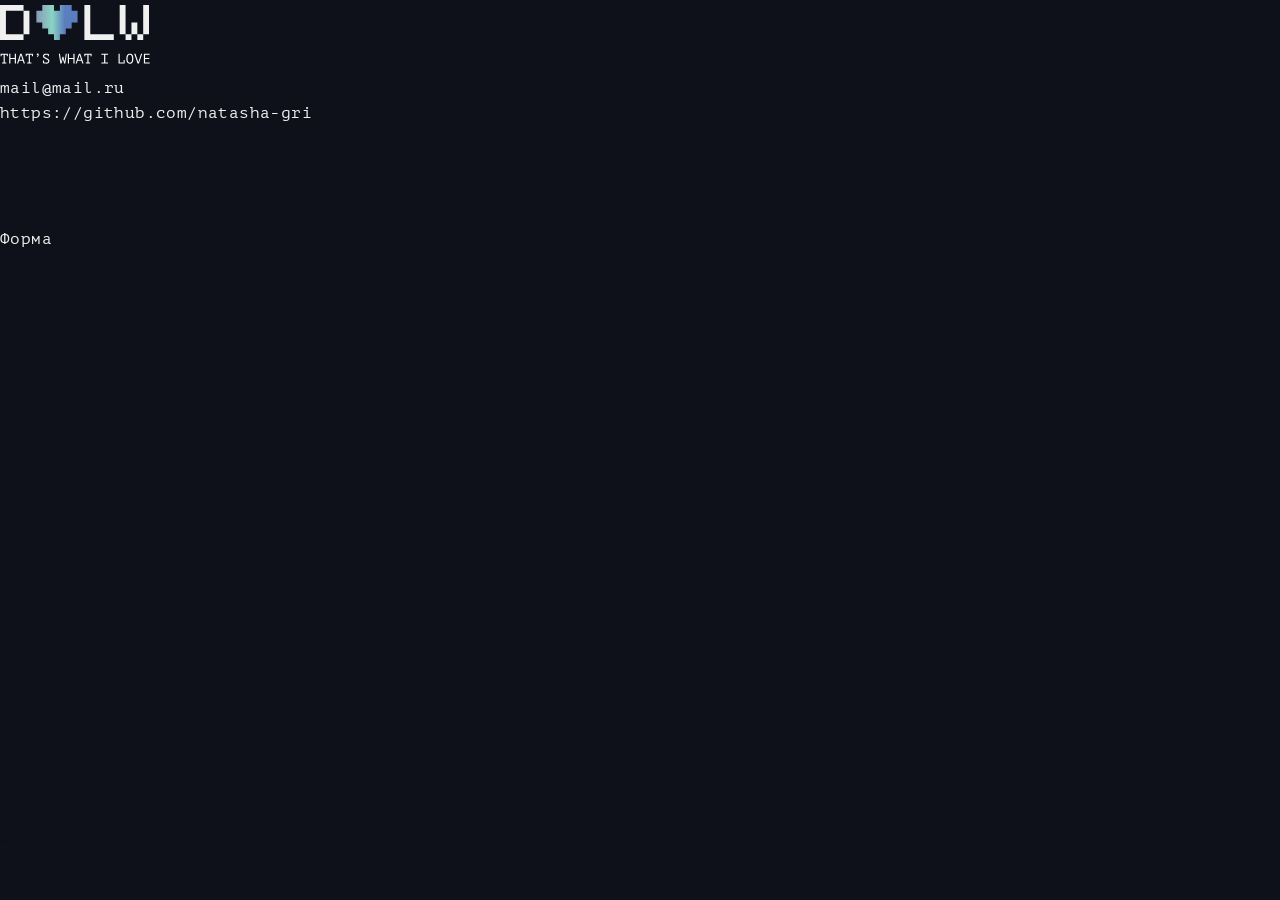
==== contacts.html @ 6eef8fcf "1-30.10.23-перенос файлов с пк на гит" ====
<!DOCTYPE html>
<html lang="en">

<head>
  <meta charset="UTF-8">
  <meta http-equiv="X-UA-Compatible" content="IE=edge">
  <meta name="viewport" content="width=device-width, initial-scale=1.0">
  <title>Эксперт</title>
  <link rel="icon" href="img/favicon.ico" type="image/x-icon">

  <link rel="stylesheet" href="style/css/reset.css">
  <link href="https://fonts.googleapis.com/css2?family=Montserrat:wght@400;500&display=swap" rel="stylesheet">
  <link href="https://fonts.googleapis.com/css2?family=JetBrains+Mono&display=swap" rel="stylesheet">
  <link href="https://fonts.googleapis.com/css2?family=Fira+Mono&display=swap" rel="stylesheet">
  <link rel="stylesheet" href="style/css/fonts.css">
  <link rel="stylesheet" href="style/css/style.css">

  <script defer src="js/main.js"></script>
</head>

<body>
  <div class="main-container">
    <header>
      <!-- блок меню -->
      <div class="header g-rowpd_header">
        <div class="header-inner g-colsr">          
          <!-- лого -->
          <div class="">
              <a href="index.html"><img src="img/logo-desctop.svg" alt="logo-desctop" width="150"></a>
          </div>
          <!-- меню -->
          <div id="mainMenu" class="main-menu">

            <!-- <label for="menu" class="main-menu__label"></label>
            <input id="menu" type="checkbox" class="main-menu__input"> -->

            <nav id="#">
              <ul class="main-menu__list">
                <li class="main-menu__item">
                  <a href="/model.html">_процесс</a>   
                </li>                    
                <li class="main-menu__item">
                  <a href="/model.html">_контакты</a>
                </li>
                <li class="main-menu__item">
                  <a href="/model.html">_модель</a>
                </li>
              </ul>
            </nav>
          </div>

        </div>
      </div>
    </header>

    <main>
      <!-- Контакты -->
      <section>
        <div class="contacts g-rowpd_name">
          <div class="contacts-inner g-colsr">  
              <p>+7 982 983 01 60</p>
              <p>mail@mail.ru</p>
              <p>https://github.com/natasha-gri</p>
          </div>
        </div>
      </section>

      <!-- Форма -->
      <section>
        <div class="form g-rowpd_name">
          <div class="form-inner g-colsr">  
              <p>Форма</p>
          </div>
        </div>
      </section>
    </main>
            
    <div class="clr"></div>
    <!-- end class="main-container" -->
  </div>

<footer>
  <div class="footer">  
    <div class="footer-inner g-colsr">
      <p class="footer-text">2023г</p>
      <p class="footer-text"><span>&copy;&nbsp;</span>Все права защищены</p>
    </div>  
  </div>
</footer>

</body>

</html>
---- style/css/fonts.css ----
/* Заголовочный */

@font-face {
  font-family: 'Tablon';
  src: url('../../font/NeueMachina/Tablon-Medium.woff') format('woff');
  font-weight: 500;
  font-style: normal;
  font-display: swap;
}


/* Основной */

@font-face {
    font-family: 'PT-Mono';
    src: url('../../font/PT-Mono/PT-Mono_Regular.woff') format('woff');
    font-weight: 400;
    font-style: normal;
    font-display: swap;
}
---- style/css/style.css ----
@charset "UTF-8";
/* 1_desctop-от 1600 до 1920 */
/* ====== 1 Прижать футер */
/* 1) */
html, body {
  height: 100%;
  background-color: #0E111A; }

/* 2) */
.main-container {
  min-height: 100%; }

/* 3) + цвет фона + центрирование содержимого*/
footer {
  height: 100px;
  margin-top: -100px; }

/* 4) */
.clr {
  height: 100px; }

@media (max-width: 1024px) {
  footer {
    height: 220px;
    margin-top: -220px; }

  .clr {
    height: 220px; } }
@media (max-width: 480px) {
  footer {
    height: 170px;
    margin-top: -170px; }

  .clr {
    height: 170px; } }
@media (max-width: 480px) {
  footer {
    height: 120px;
    margin-top: -120px; }

  .clr {
    height: 120px; } }
/* ширина/границы сетки */
/* .g-colscr - сетка-колонки экрана */
/* .g-rowpd - блок/строка отступы верх-низ */
.g-colscr {
  width: 91.45%;
  margin: 0 auto;
  box-sizing: border-box; }

@media (max-width: 1600px) {
  .g-colscr {
    width: 91%; } }
@media (max-width: 1280px) {
  .g-colscr {
    width: 89.53%; } }
@media (max-width: 1024px) {
  .g-colscr {
    width: 93.94%; } }
@media (max-width: 986px) {
  .g-colscr {
    width: 92.7%; } }
@media (max-width: 480px) {
  .g-colscr {
    width: 88.33%; } }
@media (max-width: 360px) {
  .g-colscr {
    width: 89.44%; } }
/* 1) для блоков */
.g-rowpd_cover {
  padding-top: 148px;
  padding-bottom: 64px; }

@media (max-width: 1600px) {
  .g-rowpd_cover {
    padding-top: 138px;
    padding-bottom: 42px; } }
@media (max-width: 1280px) {
  .g-rowpd_cover {
    padding-top: 131px; } }
@media (max-width: 1024px) {
  .g-rowpd_cover {
    padding-top: 143px;
    padding-bottom: 67px; } }
@media (max-width: 480px) {
  .g-rowpd_cover {
    padding-top: 130px; } }
@media (max-width: 360px) {
  .g-rowpd_cover {
    padding-top: 99px; } }
.g-rowpd_cases {
  padding-top: 40px;
  padding-bottom: 50px; }

.g-rowpd_name {
  padding-top: 50px;
  padding-bottom: 50px; }

.hidden {
  display: none; }

.first-font, h1, h2, h3, h4, .main-menu__item a, .marquee1, .marquee2, .accordion__header__title p:nth-child(1) {
  font-family: 'Tablon', 'Montserrat', Verdana, 'Geneva', sans-serif; }

.second-font, .main-menu__item span, a, .text-basic,
p, span, footer p, footer span, .tabs > label, .accordion__header__title p:nth-child(2), .footer-text p {
  font-family: 'PT-Mono', 'Fira Mono', 'Lucida Console', 'Monaco', monospace; }

h1 {
  font-size: 5em;
  font-weight: 500;
  font-stretch: normal;
  font-style: normal;
  line-height: 101%;
  color: #F0F0F0; }

h2 {
  font-size: 4.6875em;
  font-weight: 500;
  font-stretch: normal;
  font-style: normal;
  line-height: 108%;
  color: #F0F0F0; }

h3 {
  font-size: 2em;
  font-weight: 500;
  font-stretch: normal;
  font-style: normal;
  line-height: 108%;
  color: #F0F0F0; }

h4 {
  font-size: 1.6em;
  font-weight: 500;
  font-stretch: normal;
  font-style: normal;
  line-height: 108%;
  color: #F0F0F0; }

.main-menu__item span {
  font-size: 1em;
  font-weight: 400;
  font-stretch: normal;
  font-style: normal;
  letter-spacing: 0.025em;
  color: #F0F0F0;
  display: inline-block;
  transform: rotate(90deg); }
.main-menu__item a {
  font-size: 2.5em;
  font-weight: 400;
  font-stretch: normal;
  font-style: normal;
  letter-spacing: 0.025em;
  color: #F0F0F0;
  text-decoration: none; }

a {
  font-size: 1em;
  font-weight: 400;
  font-stretch: normal;
  font-style: normal;
  line-height: 160%;
  letter-spacing: 0.025em;
  letter-spacing: 0.025em;
  color: #F0F0F0;
  text-decoration: none;
  cursor: pointer; }

.text-basic,
p, span {
  font-size: 1em;
  font-weight: 400;
  font-stretch: normal;
  font-style: normal;
  line-height: 160%;
  letter-spacing: 0.025em;
  letter-spacing: 0.025em;
  color: #F0F0F0; }

footer p, footer span {
  font-size: 1em;
  font-weight: 700;
  font-stretch: normal;
  font-style: normal;
  line-height: 160%;
  letter-spacing: 0.025em;
  letter-spacing: 0.025em;
  color: #0E111A;
  padding-bottom: 2px; }

.tabs > label {
  font-size: 1.5em;
  font-weight: 400;
  font-stretch: normal;
  font-style: normal;
  text-align: center;
  letter-spacing: 0.025em;
  vertical-align: middle;
  color: #F0F0F0; }

.marquee1, .marquee2 {
  font-size: 2.375em;
  font-weight: 500;
  font-stretch: normal;
  font-style: normal; }

.marquee1 {
  color: #F0F0F0; }

.marquee2 {
  color: #0E111A; }

.accordion__header__title p:nth-child(1) {
  font-size: 5em;
  font-style: normal;
  font-weight: 500; }
.accordion__header__title p:nth-child(2) {
  font-style: normal;
  font-weight: 400;
  font-size: 2em;
  line-height: 120%; }

.footer-text p {
  font-style: normal;
  font-weight: 400;
  font-size: 0.875em;
  line-height: 110%; }

.icon-vk {
  width: 50px;
  height: 50px;
  fill: #7c03d2; }
  .icon-vk:hover {
    transform: scale(1.2); }

.header {
  width: 100%;
  position: fixed;
  z-index: 100;
  background-color: #0E111A; }
  .header-inner {
    height: 70px;
    display: flex;
    justify-content: space-between;
    align-items: center; }

.burger-container {
  position: relative; }
  .burger-container input[type="checkbox"] {
    height: 32px;
    width: 30px;
    display: block;
    position: absolute;
    top: -10px;
    right: 0px;
    z-index: 130;
    opacity: 0; }

.burger-lines {
  display: block;
  height: 20px;
  width: 32px;
  position: absolute;
  right: 0px;
  z-index: 120;
  display: flex;
  flex-direction: column;
  justify-content: space-between; }

.burger-lines .line {
  display: block;
  height: 2px;
  width: 100%;
  border-radius: 10px;
  background: #F0F0F0; }

.burger-lines .line1 {
  transform-origin: 0% 0%;
  transition: transform 0.4s ease-in-out; }

.burger-lines .line2 {
  transform-origin: 0% 120%;
  transition: transform 0.4s ease-in-out; }

.main-menu {
  width: 26vw;
  height: 100vh;
  display: flex;
  align-items: center;
  position: fixed;
  z-index: 110;
  top: 0;
  right: 0;
  background-color: #0E111A;
  box-shadow: -15px 0px 25px rgba(0, 0, 0, 0.25);
  transform: translateX(120%);
  transition: transform 0.5s ease-in-out; }
  .main-menu nav {
    width: 100%; }
  .main-menu__item {
    padding: 20px 0 20px 30px;
    display: flex;
    column-gap: 60px;
    border-bottom: 1px solid #F0F0F0; }
    .main-menu__item:nth-child(1) {
      border-top: 1px solid #F0F0F0; }
    .main-menu__item:hover {
      background-color: #131620; }

.burger-container input[type="checkbox"]:checked ~ .main-menu {
  transform: translateX(0); }

.burger-container input[type="checkbox"]:checked ~ .burger-lines .line1 {
  transform: rotate(35deg); }

.burger-container input[type="checkbox"]:checked ~ .burger-lines .line2 {
  transform: rotate(-35deg); }

.navbar-container {
  display: block;
  position: relative;
  height: 64px; }

.navbar-container input[type="checkbox"] {
  position: absolute;
  display: block;
  height: 32px;
  width: 30px;
  top: 20px;
  left: 20px;
  z-index: 10;
  opacity: 0; }

.navbar-container .hamburger-lines {
  display: block;
  height: 23px;
  width: 35px;
  position: absolute;
  top: 17px;
  left: 20px;
  z-index: 2;
  display: flex;
  flex-direction: column;
  justify-content: space-between; }

.navbar-container .hamburger-lines .line {
  display: block;
  height: 4px;
  width: 100%;
  border-radius: 10px;
  background: #333; }

.navbar-container .hamburger-lines .line1 {
  transform-origin: 0% 0%;
  transition: transform 0.4s ease-in-out; }

.navbar-container .hamburger-lines .line2 {
  transition: transform 0.2s ease-in-out; }

.navbar-container .hamburger-lines .line3 {
  transform-origin: 0% 100%;
  transition: transform 0.4s ease-in-out; }

.navbar .menu-items {
  padding-top: 100px;
  background: #fff;
  height: 100vh;
  max-width: 300px;
  transform: translate(-150%);
  display: flex;
  flex-direction: column;
  margin-left: -40px;
  padding-left: 50px;
  transition: transform 0.5s ease-in-out;
  box-shadow: 5px 0px 10px 0px #aaa; }

.navbar-container input[type="checkbox"]:checked ~ .menu-items {
  transform: translateX(0); }

.navbar-container input[type="checkbox"]:checked ~ .hamburger-lines .line1 {
  transform: rotate(35deg); }

.navbar-container input[type="checkbox"]:checked ~ .hamburger-lines .line2 {
  transform: scaleY(0); }

.navbar-container input[type="checkbox"]:checked ~ .hamburger-lines .line3 {
  transform: rotate(-35deg); }

.cover-inner {
  background-image: url(/img/html-bg.webp), url(/img/css-bg.webp), url(/img/bgi-rows.svg);
  background-position: 4% 50%, 98% 2%, 94% 100%;
  background-repeat: no-repeat;
  background-size: 30%, 16%, 60%; }

.cover-top {
  display: flex;
  height: 36vh; }

.cover-top__1 img {
  display: block; }

.cover-top__3 img {
  display: block; }

.cover-top__lines-left-1 {
  display: none; }
.cover-top__arrows-icon {
  display: none; }
.cover-top__lines-right {
  display: none; }

.cover-top__1 {
  width: 23.5%;
  position: relative; }
  .cover-top__1__lines-left-1 {
    position: absolute;
    top: 13%;
    left: -80px; }
  .cover-top__1__arrows-icon {
    position: absolute;
    top: 22%;
    left: 27%; }
  .cover-top__1__lines-left-2 {
    position: absolute;
    top: 42%;
    right: -71px; }

.cover-top__2 {
  width: 55.5%; }
  .cover-top__2__h1-large {
    width: 100%;
    object-fit: contain;
    position: relative;
    z-index: 2; }
    .cover-top__2__h1-large__title {
      min-width: 100%; }
    .cover-top__2__h1-large__css-buble {
      width: 177px;
      position: absolute;
      top: -12px;
      right: -40px; }
      .cover-top__2__h1-large__css-buble__buble {
        display: block;
        position: absolute;
        top: 0;
        right: -50px; }
      .cover-top__2__h1-large__css-buble__star {
        position: absolute;
        top: -49px;
        left: 2px;
        transform: rotate(359deg); }
    .cover-top__2__h1-large__3-planets {
      width: 20%;
      position: absolute;
      bottom: 13%;
      left: -20px;
      display: flex;
      justify-content: space-between; }
      .cover-top__2__h1-large__3-planets img:nth-child(1) {
        width: 25%; }
      .cover-top__2__h1-large__3-planets img:nth-child(2) {
        width: 50%; }
    .cover-top__2__h1-large__3-icons {
      width: 16%;
      position: absolute;
      bottom: -13%;
      right: 21%;
      z-index: 3;
      display: flex;
      justify-content: space-between; }
      .cover-top__2__h1-large__3-icons img:nth-child(1) {
        width: 30%; }
      .cover-top__2__h1-large__3-icons img:nth-child(2) {
        width: 29%; }
      .cover-top__2__h1-large__3-icons img:nth-child(3) {
        width: 22%;
        margin-left: 5px; }
    .cover-top__2__h1-large__stiker {
      width: 24%;
      position: absolute;
      bottom: -77%;
      right: 29%; }
  .cover-top__2__h1-small {
    width: 100%;
    object-fit: contain;
    position: relative;
    z-index: 1; }
    .cover-top__2__h1-small__text-desc {
      display: block;
      min-width: 100%;
      margin-top: -9px; }
    .cover-top__2__h1-small__text-mob {
      display: none; }

.cover-top__3 {
  width: 21%;
  position: relative; }
  .cover-top__3__lines-right {
    position: absolute;
    top: 40%;
    right: -80px; }
  .cover-top__3__css-table {
    position: absolute;
    top: 45%;
    right: 57px; }
  .cover-top__3__css-logo {
    position: absolute;
    bottom: 4%;
    right: 22%;
    transform: rotate(352deg); }

.cover-bottom {
  display: flex;
  height: 46vh; }

.cover-bottom__1 {
  width: 23.5%;
  position: relative; }
  .cover-bottom__1__tags-block {
    position: absolute;
    top: -40px;
    left: 6px; }
  .cover-bottom__1__circle-wrap {
    width: 253px;
    position: absolute;
    bottom: 0;
    left: 0; }
    .cover-bottom__1__circle-wrap__arrow-circle {
      position: absolute;
      bottom: 87px;
      left: 87px; }
    .cover-bottom__1__circle-wrap__circle {
      position: absolute;
      bottom: 0;
      left: 0; }

.cover-bottom__2 {
  width: 55.5%;
  position: relative; }
  .cover-bottom__2__html-buble {
    position: absolute;
    top: 23%;
    left: -1%; }
  .cover-bottom__2__love_css {
    position: absolute;
    top: 49%;
    left: 18%; }
    .cover-bottom__2__love_css__text {
      position: absolute;
      top: 0;
      left: 0; }
  .cover-bottom__2__hello-world_stiker {
    display: block;
    position: absolute;
    bottom: 27%;
    right: -21px;
    transform: rotate(352deg); }
  .cover-bottom__2__wp-stiker {
    position: absolute;
    bottom: 9%;
    right: 158px; }

.cover-bottom__3 {
  width: 21%;
  position: relative; }
  .cover-bottom__3__hello-world_stiker {
    display: none; }
  .cover-bottom__3__star {
    display: none; }
  .cover-bottom__3__star1-mak {
    position: absolute;
    top: 12%;
    left: 10%;
    transform: rotate(348deg); }
  .cover-bottom__3__star2-mak {
    position: absolute;
    top: 17%;
    right: 1%;
    transform: rotate(2deg); }
  .cover-bottom__3__macintosh {
    position: absolute;
    bottom: 0;
    right: 4%; }

/*------------------------------------------*/
/*                   табы                   */
/*------------------------------------------*/
.services {
  position: relative; }
  .services img {
    width: 26%;
    position: absolute;
    left: 2%;
    top: 210px; }

.tabs {
  display: grid;
  grid-gap: 0px;
  grid-template-areas: "a a a a a b b b b b b b" "c c c c d d d d d e e e" "f f f f f f f f f f f f"; }

.item-a {
  grid-area: a; }

.item-b {
  grid-area: b; }

.item-c {
  grid-area: c; }

.item-d {
  grid-area: d; }

.item-e {
  grid-area: e; }

.item-f {
  grid-area: f; }

.tab-buttons {
  display: flex; }

.tabs > input[type="radio"] {
  display: none; }

.tabs .tab-content div {
  display: none; }

#tab-btn-1:checked ~ .tab-content > .content-1,
#tab-btn-2:checked ~ .tab-content > .content-2,
#tab-btn-3:checked ~ .tab-content > .content-3,
#tab-btn-4:checked ~ .tab-content > .content-4,
#tab-btn-5:checked ~ .tab-content > .content-5 {
  display: block; }

.tabs > label {
  margin: 0;
  margin-top: -1px;
  padding: 18px 10px;
  display: flex;
  align-items: center;
  justify-content: center;
  user-select: none;
  background-color: #0E111A;
  border: 1px solid #F0F0F0;
  box-sizing: border-box;
  transition: color 0.15s ease-in-out, background-color 0.15s ease-in-out, border-color 0.15s ease-in-out;
  cursor: pointer; }
  .tabs > label:nth-child(4) {
    border-left: 1px solid #0E111A; }
  .tabs > label:nth-child(8) {
    border-left: 1px solid #0E111A; }
  .tabs > label:nth-child(10) {
    border-left: 1px solid #0E111A; }

.tabs input[type="radio"]:checked + label {
  font-weight: 700;
  color: #0E111A;
  background: linear-gradient(90deg, #899ABA 0%, #8AD4C2 38.52%, #5B7EBF 68.75%);
  border: none;
  box-sizing: border-box;
  box-shadow: 0px 0px 0px 1px #0E111A;
  transform: scale(1.005); }

.tab-content {
  height: 180px;
  margin-top: 77px;
  display: flex;
  justify-content: flex-end; }

.tab-content div {
  width: 64.5vw;
  padding-right: 9%; }

.tabs label {
  width: 100%; }

/*-------------------------------------------*/
/*                   lines                   */
/*-------------------------------------------*/
.marquee-hide {
  width: 99vw;
  height: 255px;
  margin-top: -50px;
  overflow: hidden; }

.marquee-container1 {
  width: 105%;
  height: 50px;
  display: flex;
  align-items: center;
  background: linear-gradient(90deg, #899ABA 0%, #8AD4C2 38.52%, #5B7EBF 68.75%);
  transform: translate(-8px, 47px) rotate(354deg);
  overflow: hidden; }

.marquee1::after {
  content: "PORTFOLIO ◆ PORTFOLIO ◆ PORTFOLIO ◆ PORTFOLIO ◆ PORTFOLIO ◆ PORTFOLIO ◆ PORTFOLIO ◆ PORTFOLIO ◆ PORTFOLIO ◆ PORTFOLIO ◆ PORTFOLIO ◆ PORTFOLIO ◆ PORTFOLIO ◆ PORTFOLIO ◆ PORTFOLIO ◆ PORTFOLIO ◆ PORTFOLIO ◆ PORTFOLIO ◆ "; }

.marquee1 {
  white-space: nowrap;
  animation: marquee 100s linear infinite; }

.marquee-container2 {
  width: 106%;
  height: 50px;
  display: flex;
  align-items: center;
  background: #F0F0F0;
  transform: translate(-58px, 152px);
  overflow: hidden; }

.marquee2::after {
  content: "ПОРТФОЛИО ◆ ПОРТФОЛИО ◆ ПОРТФОЛИО ◆ ПОРТФОЛИО ◆ ПОРТФОЛИО ◆ ПОРТФОЛИО ◆ ПОРТФОЛИО ◆ ПОРТФОЛИО ◆ ПОРТФОЛИО ◆ ПОРТФОЛИО ◆ ПОРТФОЛИО ◆ ПОРТФОЛИО ◆ ПОРТФОЛИО ◆ ПОРТФОЛИО ◆ ПОРТФОЛИО ◆ ПОРТФОЛИО ◆ ПОРТФОЛИО ◆ ПОРТФОЛИО ◆ "; }

.marquee2 {
  white-space: nowrap;
  animation: marquee 100s linear infinite; }

@keyframes marquee {
  from {
    transform: translateX(-50%); }
  to {
    transform: translateX(0%); } }
/*-------------------------------------------*/
/*                 accordion                 */
/*-------------------------------------------*/
.accordion__item::after {
  content: '';
  display: block;
  width: 100%;
  height: 1px;
  background-color: #F0F0F0; }

.accordion__header {
  display: flex;
  justify-content: space-between;
  align-items: center;
  padding: 24px 0 52px 0;
  cursor: pointer;
  transition: background-color 0.2s ease-out;
  position: relative; }
  .accordion__header__title p:nth-child(2) {
    margin-top: -28px;
    margin-left: 240px; }
  .accordion__header__img {
    position: absolute;
    top: 55px;
    right: 11%;
    z-index: 50;
    display: none; }
  .accordion__header:hover .accordion__header__img {
    display: block; }

.accordion__header::after {
  flex-shrink: 0;
  width: 32px;
  height: 32px;
  margin-left: auto;
  background-image: url(/img/arrow-enter.svg);
  background-repeat: no-repeat;
  background-size: 32px;
  content: "";
  transition: transform 0.2s ease-out; }

.accordion__item_show .accordion__header::after,
.accordion__item_slidedown .accordion__header::after {
  transform: rotate(-180deg);
  background-image: url(/img/cross-exit.svg); }

.accordion__item_show .accordion__header__img {
  display: block; }

.accordion__header:hover .accordion__header__title h3, .accordion__header:hover .accordion__header__title p {
  background-image: linear-gradient(90deg, #899ABA 0%, #8AD4C2 38.52%, #5B7EBF 68.75%);
  color: transparent;
  background-clip: text;
  -webkit-background-clip: text; }

.accordion__item_show .accordion__header__title h3, .accordion__item_show .accordion__header__title p {
  background-image: linear-gradient(90deg, #899ABA 0%, #8AD4C2 38.52%, #5B7EBF 68.75%);
  color: transparent;
  background-clip: text;
  -webkit-background-clip: text; }

.accordion__item:not(.accordion__item_show) .accordion__body {
  display: none; }

.accordion__content {
  padding-bottom: 59px; }
  .accordion__content__top {
    margin-bottom: 50px;
    display: flex;
    column-gap: 5px; }
    .accordion__content__top span {
      padding: 0 10px;
      border: 1px solid #F0F0F0;
      border-radius: 15px; }
  .accordion__content__bottom {
    display: flex;
    column-gap: 44px; }
    .accordion__content__bottom div {
      display: flex;
      column-gap: 20px;
      align-items: center; }

.footer-inner__1 {
  height: 317px;
  display: flex;
  align-items: flex-end;
  justify-content: space-between; }
  .footer-inner__1__1 {
    width: 360px;
    position: relative; }
    .footer-inner__1__1 img:nth-child(1) {
      display: block;
      position: absolute;
      bottom: -23px; }
    .footer-inner__1__1 img:nth-child(2) {
      display: block;
      position: absolute;
      left: 64px;
      bottom: 116px; }
    .footer-inner__1__1 img:nth-child(3) {
      display: none; }
  .footer-inner__1__2 {
    width: 71px;
    margin-bottom: 27px; }
    .footer-inner__1__2 img {
      width: 100%;
      height: 100%;
      object-fit: cover; }
  .footer-inner__1__3 {
    width: 360px;
    position: relative; }
    .footer-inner__1__3 img:nth-child(1) {
      display: block;
      position: absolute;
      bottom: -34px; }
    .footer-inner__1__3 img:nth-child(2) {
      display: block;
      position: absolute;
      top: -210px;
      right: 134px;
      transform: rotate(352deg); }
    .footer-inner__1__3 img:nth-child(3) {
      display: none; }
.footer-inner__2 {
  height: 49px;
  display: flex;
  justify-content: center;
  align-items: center;
  background: linear-gradient(90deg, #899ABA 0%, #8AD4C2 38.52%, #5B7EBF 68.75%); }
.footer-inner__bottom {
  height: 20px; }

/* 2_desctop-от 1280 до 1600 */
@media (max-width: 1600px) {
  .cover-top__1__lines-left-1 {
    max-width: 79%;
    top: 12%;
    left: -69px; }
  .cover-top__1__arrows-icon {
    max-width: 21%;
    top: 21%;
    left: 26%; }
  .cover-top__1__lines-left-2 {
    top: 38%;
    right: -56px; }

  .cover-top__2__h1-large__css-buble {
    max-width: 18%;
    top: -10px;
    right: -27px; }
    .cover-top__2__h1-large__css-buble__star {
      max-width: 38%;
      top: -40px;
      left: 11px; }

  .cover-top__3__lines-right {
    max-width: 86%;
    top: 36%;
    right: -68px; }
  .cover-top__3__css-table {
    top: 41%;
    right: 34px; }
  .cover-top__3__css-logo {
    max-width: 20%;
    bottom: -3%;
    right: 22%; }

  .cover-bottom {
    height: 38vh; }

  .cover-bottom__1__tags-block {
    max-width: 31%;
    top: -64px;
    left: 2px; }
  .cover-bottom__1__circle-wrap {
    width: 210px; }
    .cover-bottom__1__circle-wrap__arrow-circle {
      max-width: 26%;
      bottom: 77px;
      left: 77px; }
    .cover-bottom__1__circle-wrap__circle {
      bottom: 0;
      left: 0; }

  .cover-bottom__2__html-buble {
    max-width: 22%;
    top: 15%;
    left: -1%; }
  .cover-bottom__2__love_css {
    max-width: 38%;
    top: 45%;
    left: 18%; }
  .cover-bottom__2__hello-world_stiker {
    max-width: 27%;
    bottom: 29%; }
  .cover-bottom__2__wp-stiker {
    max-width: 17%;
    right: 128px; }

  .cover-bottom__3__star1-mak {
    top: 0%;
    left: 7%; }
  .cover-bottom__3__star2-mak {
    top: 8%;
    right: -2%; }
  .cover-bottom__3__macintosh {
    max-width: 81%;
    right: 3%; }

  /*------------------------------------------*/
  /*                   табы                   */
  /*------------------------------------------*/
  .services img {
    bottom: -45%; }

  .tabs > label {
    padding: 15px 10px; }

  .tab-content {
    margin-top: 55px; }

  /*-------------------------------------------*/
  /*                   lines                   */
  /*-------------------------------------------*/
  .marquee-hide {
    width: 98.9vw;
    margin-top: -38px; }

  .marquee-container1 {
    transform: translate(-8px, 65px) rotate(354deg); } }
/* 3_desctop-от 1024 до 1280 */
@media (max-width: 1280px) {
  .main-menu__item a {
    font-size: 2em; }

  .tabs > label {
    font-size: 1.2em; }

  .accordion__header__title p:nth-child(1) {
    font-size: 4em; }

  .accordion__header__title p:nth-child(2) {
    margin-top: -20px;
    margin-left: 161px;
    font-size: 1.5em; } }
@media (max-width: 1280px) {
  .main-menu {
    width: 33vw; }
    .main-menu__item {
      padding: 20px 0 20px 20px;
      column-gap: 40px; } }
@media (max-width: 1280px) {
  .cover-top__1 {
    width: 20.5%; }
    .cover-top__1__lines-left-1 {
      max-width: 98%;
      top: 12%;
      left: -64px; }
    .cover-top__1__arrows-icon {
      max-width: 27%;
      top: 20%;
      left: 31%; }
    .cover-top__1__lines-left-2 {
      max-width: 135%;
      top: 37%;
      right: -130px; }

  .cover-top__2 {
    width: 62.5%; }
    .cover-top__2__h1-large__3-planets {
      max-width: 100%;
      bottom: 11%;
      left: -22px; }
    .cover-top__2__h1-large__css-buble {
      top: -7px;
      right: -14px; }
      .cover-top__2__h1-large__css-buble__star {
        max-width: 38%;
        top: -35px;
        left: 15px; }
    .cover-top__2__h1-small__text {
      margin-top: -5px; }

  .cover-top__3 {
    width: 17%; }
    .cover-top__3__lines-right {
      max-width: 117%;
      top: 35%;
      right: -64px; }
    .cover-top__3__css-table {
      max-width: 21%;
      top: 39%;
      right: 30px; }
    .cover-top__3__css-logo {
      max-width: 27%;
      bottom: 3%;
      right: 27%; }

  .cover-bottom {
    height: 41vh; }

  .cover-bottom__1 {
    width: 20.5%; }
    .cover-bottom__1__tags-block {
      max-width: 39%;
      top: -68px;
      left: -2px; }
    .cover-bottom__1__circle-wrap {
      width: 185px; }
      .cover-bottom__1__circle-wrap__arrow-circle {
        max-width: 29%;
        bottom: 68px;
        left: 66px; }
      .cover-bottom__1__circle-wrap__circle {
        bottom: 0;
        left: 0; }

  .cover-bottom__2 {
    width: 62.5%; }
    .cover-bottom__2__html-buble {
      max-width: 21.5%;
      top: 13%;
      left: 8%; }
    .cover-bottom__2__love_css {
      max-width: 38%;
      top: 42%;
      left: 18%; }
    .cover-bottom__2__hello-world_stiker {
      max-width: 26%;
      bottom: 32%;
      right: -11px; }
    .cover-bottom__2__wp-stiker {
      max-width: 17%;
      right: 112px; }

  .cover-bottom__3 {
    width: 17%; }
    .cover-bottom__3__star1-mak {
      max-width: 55%;
      top: 0%;
      left: -12%; }
    .cover-bottom__3__star2-mak {
      max-width: 23%;
      top: 5%;
      right: -6%; }
    .cover-bottom__3__macintosh {
      max-width: 112%;
      right: 1%; }

  /*------------------------------------------*/
  /*                   табы                   */
  /*------------------------------------------*/
  .services img {
    bottom: -34%; }

  .tab-content div {
    padding-right: 0%; }

  /*-------------------------------------------*/
  /*                   lines                   */
  /*-------------------------------------------*/
  .marquee-hide {
    width: 98.7vw; }

  .marquee-container1 {
    transform: translate(-8px, 83px) rotate(354deg); }

  /*-------------------------------------------*/
  /*                 accordion                 */
  /*-------------------------------------------*/
  .accordion__header {
    padding: 20px 0 40px 0; }
    .accordion__header__img {
      width: 270px;
      top: 38px; }

  .accordion__content {
    padding-bottom: 40px; } }
/* 4_tablet-от 768 до 1024 */
@media (max-width: 1024px) {
  .footer-inner__1 {
    height: 220px; }

  .footer-inner__1__1 {
    width: 250px; }
    .footer-inner__1__1 img:nth-child(1) {
      display: none;
      max-width: 78%;
      bottom: -23px; }
    .footer-inner__1__1 img:nth-child(2) {
      display: none;
      max-width: 45%;
      left: 24%;
      bottom: 104px; }
    .footer-inner__1__1 img:nth-child(3) {
      display: block;
      position: absolute;
      max-width: 100%;
      left: 0;
      bottom: -17px; }
  .footer-inner__1__2 {
    margin-bottom: 20px; }
  .footer-inner__1__3 {
    width: 250px; }
    .footer-inner__1__3 img:nth-child(1) {
      display: none;
      max-width: 120%;
      top: -150px;
      right: 0; }
    .footer-inner__1__3 img:nth-child(2) {
      display: none;
      max-width: 26%;
      top: -175px;
      right: 116px; }
    .footer-inner__1__3 img:nth-child(3) {
      display: block;
      position: absolute;
      max-width: 100%;
      right: 0;
      bottom: 0; } }
@media (max-width: 1024px) {
  .cover-inner {
    background-image: url(/img/html-bg.webp), url(/img/css-bg.webp), url(/img/bgi-rows.svg);
    background-position: 0% 57%, 113% 44%, 94% 100%;
    background-repeat: no-repeat;
    background-size: 47%, 25%, 0%; }

  .cover-top__1 img {
    display: none; }

  .cover-top__3 img {
    display: none; }

  .cover-top {
    position: relative; }
    .cover-top__lines-left-1 {
      display: block;
      position: absolute;
      max-width: 30%;
      top: 37%;
      left: -31px; }
    .cover-top__arrows-icon {
      display: block;
      position: absolute;
      max-width: 9%;
      top: 45%;
      left: 5%; }
    .cover-top__lines-right {
      display: block;
      position: absolute;
      max-width: 26%;
      bottom: 4%;
      right: -30px; }

  .cover-top {
    height: 45vh; }

  .cover-bottom {
    height: 51vh; }

  .cover-top__1 {
    width: 8.2%; }

  .cover-top__2 {
    width: 84.5%; }
    .cover-top__2__h1-large__3-planets {
      bottom: -57%;
      left: 13%; }
    .cover-top__2__h1-large__css-buble {
      top: -7px;
      right: 8px; }
      .cover-top__2__h1-large__css-buble__star {
        max-width: 38%;
        top: -45px;
        left: 8px; }

  .cover-top__3 {
    width: 7.3%; }

  .cover-bottom__1 {
    width: 20.5%; }
    .cover-bottom__1__tags-block {
      max-width: 58%;
      top: -50px;
      left: 22px; }
    .cover-bottom__1__circle-wrap {
      width: 230px; }
      .cover-bottom__1__circle-wrap__arrow-circle {
        bottom: 81px;
        left: 81px; }

  .cover-bottom__2 {
    width: 62.5%; }
    .cover-bottom__2__html-buble {
      display: none; }
    .cover-bottom__2__love_css {
      max-width: 44%;
      top: 27%;
      left: 6%; }
    .cover-bottom__2__hello-world_stiker {
      max-width: 33%;
      bottom: 28%;
      right: 56px; }
    .cover-bottom__2__wp-stiker {
      max-width: 21%;
      right: 177px;
      bottom: 10%; }

  .cover-bottom__3 {
    width: 17%; }
    .cover-bottom__3__star1-mak {
      max-width: 85%;
      top: 3%;
      left: -76px; }
    .cover-bottom__3__star2-mak {
      max-width: 45%;
      top: 12%;
      right: -4%; }
    .cover-bottom__3__macintosh {
      max-width: 174%;
      right: -3%;
      bottom: -29px; }

  /*------------------------------------------*/
  /*                   табы                   */
  /*------------------------------------------*/
  .services img {
    width: 37%;
    left: -47px;
    bottom: -44%; }

  /*-------------------------------------------*/
  /*                   lines                   */
  /*-------------------------------------------*/
  .marquee-hide {
    width: 98.7vw;
    margin-top: 11px; }

  .marquee-container1 {
    transform: translate(-8px, 97px) rotate(354deg); }

  .marquee-container2 {
    width: 114%;
    transform: translate(-135px, 152px); }

  /*-------------------------------------------*/
  /*                 accordion                 */
  /*-------------------------------------------*/
  .accordion__header:hover .accordion__header__img {
    display: none; }

  .accordion__item_show .accordion__header__img {
    display: none; }

  .accordion__item_show .accordion__header__img {
    display: none; } }
/* 5_tablet-от 480 до 768*/
@media (max-width: 834px) {
  .accordion__header__title p:nth-child(2) {
    margin-left: 0px; } }
@media (max-width: 834px) {
  .main-menu {
    width: 40vw; } }
@media (max-width: 834px) {
  .cover-top {
    height: 25vh; }

  .cover-bottom {
    height: 29vh; }

  .cover-bottom__2__love_css {
    max-width: 47%;
    top: 23%;
    left: 6%; }
  .cover-bottom__2__hello-world_stiker {
    max-width: 36%;
    bottom: 24%;
    right: 38px; }
  .cover-bottom__2__wp-stiker {
    right: 153px; }

  .cover-bottom__1__tags-block {
    max-width: 58%;
    top: -50px;
    left: 22px; }
  .cover-bottom__1__circle-wrap {
    width: 182px; }
    .cover-bottom__1__circle-wrap__arrow-circle {
      bottom: 65px;
      left: 65px; }

  /*------------------------------------------*/
  /*                   табы                   */
  /*------------------------------------------*/
  .services img {
    display: none; }

  .tab-content div {
    width: 100%; }

  /*-------------------------------------------*/
  /*                   lines                   */
  /*-------------------------------------------*/
  .marquee-hide {
    margin-top: 45px; }

  .marquee-container1 {
    width: 113%;
    transform: translate(-8px, 0px) rotate(354deg); }

  .marquee-container2 {
    width: 100%;
    transform: translate(0px, 166px); }

  /*-------------------------------------------*/
  /*                 accordion                 */
  /*-------------------------------------------*/
  .accordion__content__bottom {
    display: flex;
    column-gap: 44px;
    flex-direction: column;
    row-gap: 18px; } }
@media (max-width: 834px) {
  .footer-inner__1 {
    height: 220px; } }
/* 6_mob-от 360 до 480*/
@media (max-width: 480px) {
  .accordion__header__title p:nth-child(1) {
    font-size: 2.3em; }

  .accordion__header__title p:nth-child(2) {
    margin-top: -5px;
    font-size: 1em; } }
@media (max-width: 480px) {
  .main-menu {
    width: 68vw; } }
@media (max-width: 480px) {
  .cover-inner {
    background-image: url(/img/html-bg.webp), url(/img/css-bg.webp), url(/img/bgi-rows.svg);
    background-position: 0% 57%, 140% 79%, 94% 100%;
    background-repeat: no-repeat;
    background-size: 0%, 57%, 0%; }

  .cover-top {
    height: 30vh; }

  .cover-bottom {
    height: 44vh; }

  .cover-top__lines-left-1 {
    display: none; }
  .cover-top__arrows-icon {
    display: none; }
  .cover-top__lines-right {
    display: none; }

  .cover-top__1 {
    width: 0%; }

  .cover-top__2 {
    width: 100%; }
    .cover-top__2__h1-large__stiker {
      width: 40%;
      bottom: -115%;
      right: 14%; }
    .cover-top__2__h1-large__css-buble__buble {
      display: none; }
    .cover-top__2__h1-large__css-buble__star {
      max-width: 76%;
      top: -33px;
      left: -23px;
      transform: rotate(348deg); }
    .cover-top__2__h1-large__3-planets {
      width: 31%;
      bottom: -77%;
      left: 0%; }
    .cover-top__2__h1-large__3-icons {
      width: 21%;
      bottom: -18%;
      right: 4%; }
    .cover-top__2__h1-small__text-desc {
      display: none; }
    .cover-top__2__h1-small__text-mob {
      display: block;
      min-width: 100%;
      margin-top: -6px; }

  .cover-top__3 {
    width: 0%; }

  .cover-bottom__1 {
    width: 0%; }
    .cover-bottom__1__tags-block {
      display: none; }
    .cover-bottom__1__circle-wrap {
      display: none; }

  .cover-bottom__2 {
    width: 0%; }
    .cover-bottom__2__love_css {
      display: none; }
    .cover-bottom__2__hello-world_stiker {
      display: none; }
    .cover-bottom__2__wp-stiker {
      display: none; }

  .cover-bottom__3 {
    width: 100%; }
    .cover-bottom__3__hello-world_stiker {
      max-width: 50%;
      display: block;
      position: absolute;
      top: -12%;
      left: 0%;
      transform: rotate(352deg); }
    .cover-bottom__3__star1-mak {
      max-width: 28%;
      top: 18%;
      left: 50%; }
    .cover-bottom__3__star2-mak {
      max-width: 45%;
      top: 32%;
      right: 3%; }
    .cover-bottom__3__macintosh {
      max-width: 61%;
      right: 1%; }
    .cover-bottom__3__star {
      display: block;
      width: 50%;
      height: 100%;
      position: relative; }
      .cover-bottom__3__star img:nth-child(1) {
        max-width: 78%;
        position: absolute;
        bottom: -10%;
        left: -14%; }
      .cover-bottom__3__star img:nth-child(2) {
        max-width: 55%;
        position: absolute;
        left: 11%;
        bottom: 21%; }

  /*------------------------------------------*/
  /*                   табы                   */
  /*------------------------------------------*/
  .tabs {
    grid-template-areas: "a a a a a a a a a a a a" "b b b b b b b b b b b b" "c c c c c c c c c c c c" "d d d d d d d d d d d d" "e e e e e e e e e e e e" "f f f f f f f f f f f f"; }

  .tabs > label:nth-child(4) {
    border-left: 1px solid #F0F0F0; }

  .tabs > label:nth-child(8) {
    border-left: 1px solid #F0F0F0; }

  .tabs > label:nth-child(10) {
    border-left: 1px solid #F0F0F0; }

  .tab-content {
    height: auto; }

  /*-------------------------------------------*/
  /*                   lines                   */
  /*-------------------------------------------*/
  .marquee1, .marquee2 {
    font-size: 1.75em; }

  .marquee-hide {
    margin-top: -110px; }

  .marquee-container1 {
    height: 36px;
    transform: translate(-8px, 54px) rotate(354deg); }

  .marquee-container2 {
    height: 36px;
    width: 130%;
    transform: translate(-140px, 166px); }

  /*-------------------------------------------*/
  /*                 accordion                 */
  /*-------------------------------------------*/
  .accordion__content__top {
    margin-bottom: 30px;
    row-gap: 8px;
    flex-wrap: wrap; }

  .accordion__header::after {
    width: 28px;
    height: 28px;
    background-size: 28px;
    margin-top: -8px; } }
@media (max-width: 480px) {
  .footer-inner__1 {
    height: 170px; }

  .footer-inner__1__1 img:nth-child(3) {
    max-width: 75%;
    bottom: -14px; }

  .footer-inner__1__3 img:nth-child(3) {
    max-width: 51%; } }
/* 7_mob-до 360*/
@media (max-width: 360px) {
  span {
    font-size: 0.75em; }

  a {
    font-size: 0.75em; }

  .accordion__header__title p:nth-child(1) {
    font-size: 1.8em; }

  .accordion__header__title p:nth-child(2) {
    margin-top: -5px;
    font-size: 0.75em; }

  footer p {
    font-size: 0.85em; }

  footer span {
    font-size: 1.3125em; } }
@media (max-width: 360px) {
  .main-menu {
    width: 84vw; }

  /*-------------------------------------------*/
  /*                   lines                   */
  /*-------------------------------------------*/
  .marquee-container2 {
    height: 36px;
    width: 150%;
    transform: translate(-140px, 166px); }

  /*-------------------------------------------*/
  /*                 accordion                 */
  /*-------------------------------------------*/
  .accordion__header {
    padding: 14px 0 26px 0; }

  .accordion__content {
    padding-bottom: 26px; }

  .accordion__header::after {
    width: 24px;
    height: 24px;
    background-size: 24px; }

  .accordion__content__bottom img {
    max-width: 8%; } }
@media (max-width: 360px) {
  .cover-inner {
    background-image: url(/img/html-bg.webp), url(/img/css-bg.webp), url(/img/bgi-rows.svg);
    background-position: 0% 57%, 140% 83%, 94% 100%;
    background-repeat: no-repeat;
    background-size: 0%, 57%, 0%; }

  .cover-top {
    height: 30vh; }

  .cover-bottom {
    height: 48vh; }

  .cover-top__2__h1-large__css-buble__star {
    top: -23px;
    left: -19px; }

  .cover-bottom__3__hello-world_stiker {
    top: -6%; }
  .cover-bottom__3__star1-mak {
    max-width: 28%;
    top: 22%;
    left: 47%; }
  .cover-bottom__3__star2-mak {
    max-width: 13%;
    top: 37%;
    right: 4%; }
  .cover-bottom__3__star img:nth-child(2) {
    bottom: 17%; } }
@media (max-width: 360px) {
  .footer-inner__1 {
    height: 120px; }

  .footer-inner__1__1 img:nth-child(3) {
    max-width: 75%;
    bottom: -11px; }

  .footer-inner__1__2 {
    width: 80px;
    margin-bottom: 12px; } }

/*# sourceMappingURL=style.css.map */
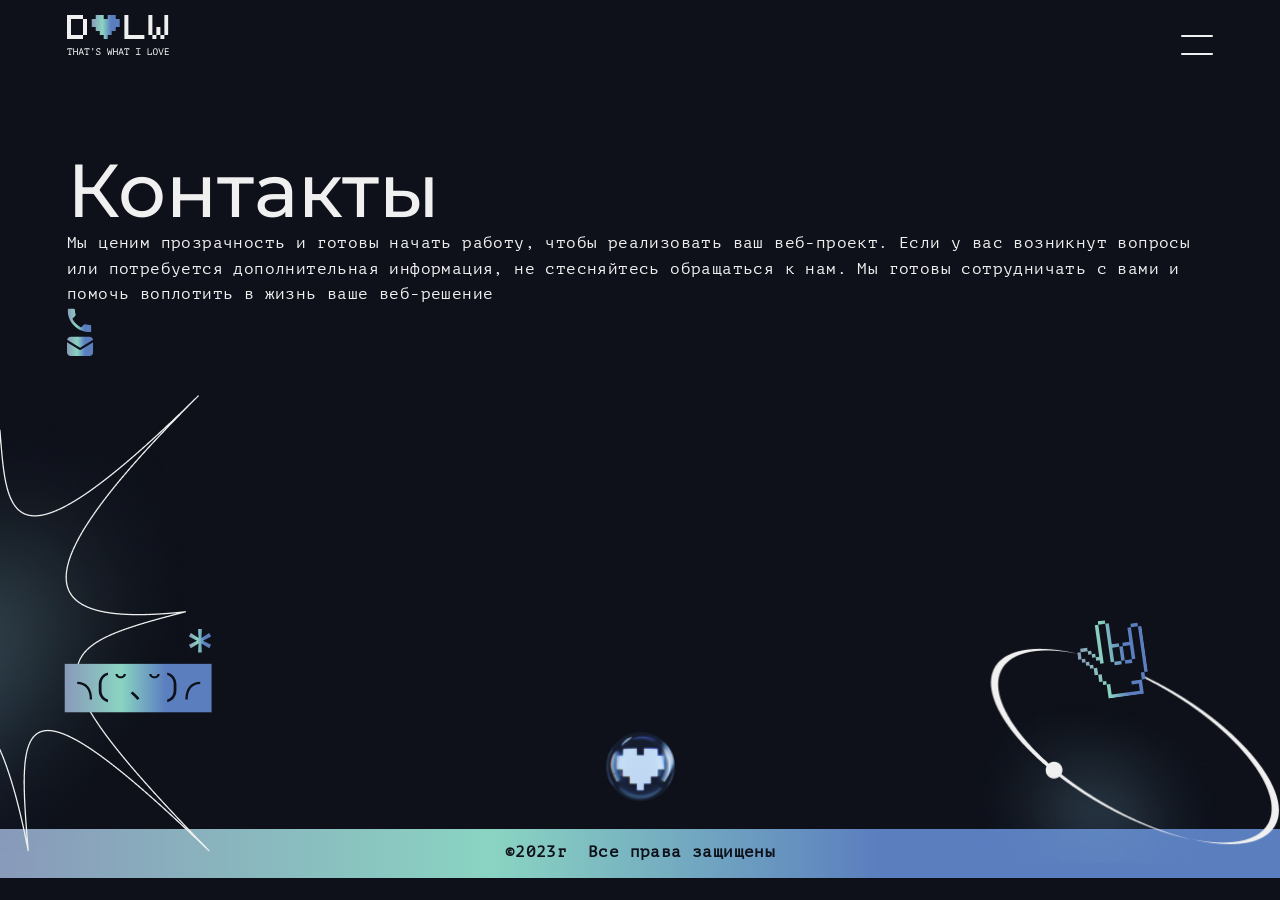
==== commit edbbd5f2: "1-1.11.2023-страницы" ====
--- a/contacts.html
+++ b/contacts.html
@@ -5,89 +5,122 @@
   <meta charset="UTF-8">
   <meta http-equiv="X-UA-Compatible" content="IE=edge">
   <meta name="viewport" content="width=device-width, initial-scale=1.0">
-  <title>Эксперт</title>
+  <title>DLW</title>
   <link rel="icon" href="img/favicon.ico" type="image/x-icon">
-
   <link rel="stylesheet" href="style/css/reset.css">
+  <link rel="stylesheet" href="style/css/fontello.css">
   <link href="https://fonts.googleapis.com/css2?family=Montserrat:wght@400;500&display=swap" rel="stylesheet">
   <link href="https://fonts.googleapis.com/css2?family=JetBrains+Mono&display=swap" rel="stylesheet">
   <link href="https://fonts.googleapis.com/css2?family=Fira+Mono&display=swap" rel="stylesheet">
   <link rel="stylesheet" href="style/css/fonts.css">
+  <link rel="stylesheet" href="style/css/iconsprit.css">
+  <link rel="stylesheet" href="style/css/swiper-bundle.min.css">
   <link rel="stylesheet" href="style/css/style.css">
-
+  <script defer src="js/swiper-bundle.min.js"></script>
   <script defer src="js/main.js"></script>
 </head>
 
 <body>
   <div class="main-container">
     <header>
-      <!-- блок меню -->
       <div class="header g-rowpd_header">
-        <div class="header-inner g-colsr">          
-          <!-- лого -->
-          <div class="">
-              <a href="index.html"><img src="img/logo-desctop.svg" alt="logo-desctop" width="150"></a>
+        <div class="header-inner g-colscr">   
+          <div class="header-logo">
+            <a href="index.html"><img src="img/logo-desctop.svg" alt="logo-desctop" width=""></a>
           </div>
-          <!-- меню -->
-          <div id="mainMenu" class="main-menu">
-
-            <!-- <label for="menu" class="main-menu__label"></label>
-            <input id="menu" type="checkbox" class="main-menu__input"> -->
-
-            <nav id="#">
-              <ul class="main-menu__list">
-                <li class="main-menu__item">
-                  <a href="/model.html">_процесс</a>   
-                </li>                    
-                <li class="main-menu__item">
-                  <a href="/model.html">_контакты</a>
-                </li>
-                <li class="main-menu__item">
-                  <a href="/model.html">_модель</a>
-                </li>
-              </ul>
-            </nav>
+          <div class="burger-container">
+            <input type="checkbox" name="" id="">
+            <div class="burger-lines">
+              <span class="line line1"></span>
+              <span class="line line2"></span>
+            </div>
+            <div id="mainMenu" class="main-menu">
+              <nav id="#">
+                <ul class="main-menu__list">
+                  <li class="main-menu__item">
+                    <span>01</span><a href="index.html">главная</a>   
+                  </li> 
+                  <li class="main-menu__item">
+                    <span>02</span><a href="/process.html">процесс</a>   
+                  </li>                    
+                  <!-- <li class="main-menu__item">
+                    <span>03</span><a href="/model.html">челендж</a>
+                  </li> -->
+                  <li class="main-menu__item">
+                    <span>03</span><a href="/contacts.html">контакты</a>
+                  </li>
+                </ul>
+              </nav>
+            </div>
           </div>
-
         </div>
       </div>
+
     </header>
 
     <main>
-      <!-- Контакты -->
-      <section>
-        <div class="contacts g-rowpd_name">
-          <div class="contacts-inner g-colsr">  
-              <p>+7 982 983 01 60</p>
-              <p>mail@mail.ru</p>
-              <p>https://github.com/natasha-gri</p>
+      
+      <!-- 1 блок Процесс -->
+      <section>  
+        <!-- Табы -->
+        <section>
+          <div class="process g-rowpd_process">
+            <div class="process-inner g-colscr">  
+              <h2>Контакты</h2>
+              <div>
+                <p>Мы ценим прозрачность и готовы начать работу, чтобы реализовать ваш веб-проект. Если у вас возникнут вопросы или потребуется дополнительная информация, не стесняйтесь обращаться к нам. Мы готовы сотрудничать с вами и помочь воплотить в жизнь ваше веб-решение</p>
+              </div>
+              <img src="/img/phone.svg" alt="">
+              <img src="/img/mail.svg" alt="">
+
+            </div>
           </div>
-        </div>
-      </section>
-
-      <!-- Форма -->
-      <section>
-        <div class="form g-rowpd_name">
-          <div class="form-inner g-colsr">  
-              <p>Форма</p>
-          </div>
-        </div>
-      </section>
+        </section> 
     </main>
             
     <div class="clr"></div>
     <!-- end class="main-container" -->
   </div>
 
-<footer>
-  <div class="footer">  
-    <div class="footer-inner g-colsr">
-      <p class="footer-text">2023г</p>
-      <p class="footer-text"><span>&copy;&nbsp;</span>Все права защищены</p>
-    </div>  
-  </div>
-</footer>
-
+  <footer>
+    <div class="footer">  
+      <div class="footer-inner">
+        <div class="footer-inner__1">
+          <div class="footer-inner__1__1">
+            <img src="/img/star-left-footer.png" alt="">
+            <img src="/img/smile-left-footer.svg" alt="">
+            <img src="/img/footer-mob-light.png" alt="">
+          </div>
+          <div class="footer-inner__1__2">
+            <img src="/img/hart-footer.png" alt="">
+          </div>
+          <div class="footer-inner__1__3">
+            <img src="/img/circle-right-footer.png" alt="">
+            <img src="/img/hand-right-footer.svg" alt="">
+            <img src="/img/footer-mob-right.png" alt="">
+          </div>
+        </div>
+        <div class="footer-inner__2">
+          <p class="footer-text"><span>&copy;</span>2023г&nbsp;&nbsp;Все права защищены</p>
+        </div>
+        <div class="footer-inner__bottom"></div>
+      </div>       
+    </div>
+  </footer>
+  
+  <svg width="0" height="0" class="hidden">
+    <symbol version="1.1" id="vk" xmlnsSvgjs="http://svgjs.com/svgjs" xmlns="http://www.w3.org/2000/svg" xmlns:xlink="http://www.w3.org/1999/xlink" x="0px" y="0px" xml:space="preserve" viewBox="0 0 512 512">
+      <path d="M476.1,35.9C440.1,0,382.3,0,266.7,0h-21.3C129.7,0,71.9,0,35.9,35.9C0,71.9,0,129.7,0,245.3v21.3
+      c0,115.7,0,173.5,35.9,209.4C71.9,512,129.7,512,245.3,512h21.3c115.7,0,173.5,0,209.4-35.9C512,440.1,512,382.3,512,266.7v-21.3
+      C512,129.7,512,71.9,476.1,35.9z M416.1,362.7h-37.3c-14.2,0-18.4-11.4-43.7-36.7c-22.2-21.4-31.6-24.1-37.2-24.1
+      c-7.5,0-9.8,2.1-9.8,12.8v33.5c0,9.2-2.9,14.5-26.7,14.5c-39.6,0-83-24-113.9-68.3c-46.3-64.9-58.9-113.9-58.9-123.8
+      c0-5.5,2.1-10.6,12.8-10.6h37.3v0c9.5,0,13.1,4.2,16.7,14.5c18.3,53.2,49.1,99.7,61.7,99.7c4.7,0,6.9-2.2,6.9-14.2v-55
+      c-1.4-25.3-14.8-27.4-14.8-36.4c0-4.2,3.6-8.6,9.5-8.6h58.7c7.9,0,10.7,4.2,10.7,13.7v74c0,7.9,3.4,10.7,5.8,10.7
+      c4.7,0,8.7-2.8,17.4-11.5c26.9-30.1,45.9-76.3,45.9-76.3c2.4-5.5,6.8-10.6,16.2-10.6h37.3c11.3,0,13.7,5.8,11.3,13.7
+      c-4.7,21.8-50.2,85.8-50.2,85.8c-4,6.3-5.5,9.5,0,16.6c4,5.5,17,16.6,25.7,26.9c16,18,28.1,33.3,31.5,43.8
+      C432.1,357.3,426.7,362.7,416.1,362.7z"></path>
+    </symbol>
+  </svg> 
 </body>
 
-</html>
+</html>
--- a/style/css/fontello.css
+++ b/style/css/fontello.css
@@ -0,0 +1,62 @@
+@font-face {
+  font-family: 'fontello';
+  src: url('../../font/Fontello/fontello.eot');
+  src: url('../../font/Fontello/fontello.eot') format('embedded-opentype'),
+       url('../../font/Fontello/fontello.woff2') format('woff2'),
+       url('../../font/Fontello/fontello.woff') format('woff'),
+       url('../../font/Fontello/fontello.ttf') format('truetype'),
+       url('../../font/Fontello/fontello.svg') format('svg');
+  font-weight: normal;
+  font-style: normal;
+}
+/* Chrome hack: SVG is rendered more smooth in Windozze. 100% magic, uncomment if you need it. */
+/* Note, that will break hinting! In other OS-es font will be not as sharp as it could be */
+/*
+@media screen and (-webkit-min-device-pixel-ratio:0) {
+  @font-face {
+    font-family: 'fontello';
+    src: url('../font/fontello.svg?50043669#fontello') format('svg');
+  }
+}
+*/
+[class^="icon-"]:before, [class*=" icon-"]:before {
+  font-family: "fontello";
+  font-style: normal;
+  font-weight: normal;
+  /* speak: never; */
+
+  display: inline-block;
+  text-decoration: inherit;
+  width: 1em;
+  margin-right: .2em;
+  text-align: center;
+  /* opacity: .8; */
+
+  /* For safety - reset parent styles, that can break glyph codes*/
+  font-variant: normal;
+  text-transform: none;
+
+  /* fix buttons height, for twitter bootstrap */
+  line-height: 1em;
+
+  /* Animation center compensation - margins should be symmetric */
+  /* remove if not needed */
+  margin-left: .2em;
+
+  /* you can be more comfortable with increased icons size */
+  /* font-size: 120%; */
+
+  /* Font smoothing. That was taken from TWBS */
+  -webkit-font-smoothing: antialiased;
+  -moz-osx-font-smoothing: grayscale;
+
+  /* Uncomment for 3D effect */
+  /* text-shadow: 1px 1px 1px rgba(127, 127, 127, 0.3); */
+}
+
+.icon-phone:before { content: '\e800'; } /* '' */
+.icon-search:before { content: '\e801'; } /* '' */
+.icon-down-open:before { content: '\e802'; } /* '' */
+.icon-up-open:before { content: '\e803'; } /* '' */
+.icon-menu:before { content: '\f0c9'; } /* '' */
+.icon-mail-alt:before { content: '\f0e0'; } /* '' */
--- a/style/css/iconsprit.css
+++ b/style/css/iconsprit.css
@@ -0,0 +1,7 @@
+/* 
+
+<svg class="icon-vk">
+  <use xlink:href="#vk"></use>
+</svg>
+
+*/
--- a/style/css/style.css
+++ b/style/css/style.css
@@ -12,12 +12,12 @@
 
 /* 3) + цвет фона + центрирование содержимого*/
 footer {
-  height: 100px;
-  margin-top: -100px; }
+  height: 388px;
+  margin-top: -388px; }
 
 /* 4) */
 .clr {
-  height: 100px; }
+  height: 388px; }
 
 @media (max-width: 1024px) {
   footer {
@@ -96,6 +96,14 @@
   padding-top: 50px;
   padding-bottom: 50px; }
 
+.g-rowpd_name {
+  padding-top: 50px;
+  padding-bottom: 50px; }
+
+.g-rowpd_process {
+  padding-top: 150px;
+  padding-bottom: 50px; }
+
 .hidden {
   display: none; }
 
@@ -103,7 +111,7 @@
   font-family: 'Tablon', 'Montserrat', Verdana, 'Geneva', sans-serif; }
 
 .second-font, .main-menu__item span, a, .text-basic,
-p, span, footer p, footer span, .tabs > label, .accordion__header__title p:nth-child(2), .footer-text p {
+p, span, footer p, footer span, .tabs > label, .tabs-proc > label, .accordion__header__title p:nth-child(2), .footer-text p {
   font-family: 'PT-Mono', 'Fira Mono', 'Lucida Console', 'Monaco', monospace; }
 
 h1 {
@@ -191,6 +199,16 @@
   padding-bottom: 2px; }
 
 .tabs > label {
+  font-size: 1.5em;
+  font-weight: 400;
+  font-stretch: normal;
+  font-style: normal;
+  text-align: center;
+  letter-spacing: 0.025em;
+  vertical-align: middle;
+  color: #F0F0F0; }
+
+.tabs-proc > label {
   font-size: 1.5em;
   font-weight: 400;
   font-stretch: normal;
@@ -804,6 +822,85 @@
       column-gap: 20px;
       align-items: center; }
 
+/*------------------------------------------*/
+/*            табы процесса                 */
+/*------------------------------------------*/
+.tabs-proc {
+  margin-top: 70px;
+  display: grid;
+  grid-gap: 0px;
+  grid-template-areas: "a a a a f f f f f f f f" "b b b b f f f f f f f f" "c c c c f f f f f f f f" "d d d d f f f f f f f f" "e e e e f f f f f f f f"; }
+
+.item-a {
+  grid-area: a; }
+
+.item-b {
+  grid-area: b; }
+
+.item-c {
+  grid-area: c; }
+
+.item-d {
+  grid-area: d; }
+
+.item-e {
+  grid-area: e; }
+
+.item-f {
+  grid-area: f; }
+
+.tab-buttons {
+  display: flex; }
+
+.tabs-proc > input[type="radio"] {
+  display: none; }
+
+.tabs-proc .tab-proc__content div {
+  display: none; }
+
+#tab-btn-1:checked ~ .tab-proc__content > .content-proc__1,
+#tab-btn-2:checked ~ .tab-proc__content > .content-proc__2,
+#tab-btn-3:checked ~ .tab-proc__content > .content-proc__3,
+#tab-btn-4:checked ~ .tab-proc__content > .content-proc__4,
+#tab-btn-5:checked ~ .tab-proc__content > .content-proc__5 {
+  display: block; }
+
+.tabs-proc > label {
+  margin: 0;
+  margin-bottom: 20px;
+  padding: 18px 10px;
+  display: flex;
+  align-items: center;
+  justify-content: center;
+  user-select: none;
+  background-color: #0E111A;
+  border: 1px solid #F0F0F0;
+  box-sizing: border-box;
+  transition: color 0.15s ease-in-out, background-color 0.15s ease-in-out, border-color 0.15s ease-in-out;
+  cursor: pointer; }
+
+.tabs-proc input[type="radio"]:checked + label {
+  font-weight: 700;
+  color: #0E111A;
+  background: linear-gradient(90deg, #899ABA 0%, #8AD4C2 38.52%, #5B7EBF 68.75%);
+  border: none;
+  box-sizing: border-box;
+  box-shadow: 0px 0px 0px 1px #0E111A;
+  transform: scale(1.005); }
+
+.tab-proc__content {
+  height: 400px;
+  margin-top: -5px;
+  display: flex;
+  justify-content: flex-end; }
+
+.tab-proc__content div {
+  width: 65vw;
+  padding-right: 9%; }
+
+.tabs-proc label {
+  width: 20vw; }
+
 .footer-inner__1 {
   height: 317px;
   display: flex;
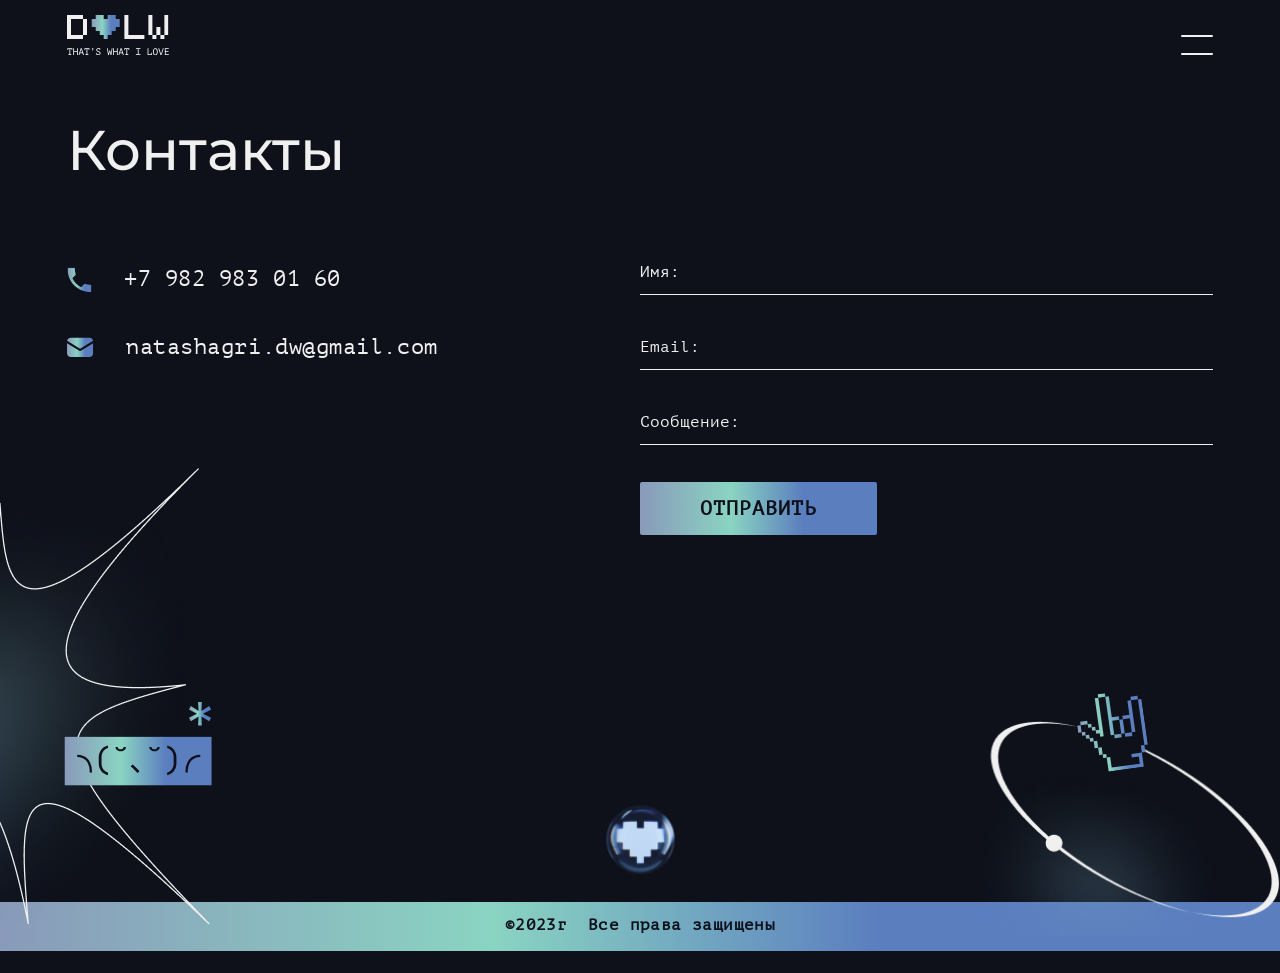
==== commit 1ae03e36: "7.11.2023-адаптив" ====
--- a/contacts.html
+++ b/contacts.html
@@ -60,22 +60,47 @@
 
     <main>
       
-      <!-- 1 блок Процесс -->
+      <!-- 1 блок -->
       <section>  
-        <!-- Табы -->
-        <section>
-          <div class="process g-rowpd_process">
-            <div class="process-inner g-colscr">  
-              <h2>Контакты</h2>
-              <div>
-                <p>Мы ценим прозрачность и готовы начать работу, чтобы реализовать ваш веб-проект. Если у вас возникнут вопросы или потребуется дополнительная информация, не стесняйтесь обращаться к нам. Мы готовы сотрудничать с вами и помочь воплотить в жизнь ваше веб-решение</p>
+      
+        <div class="contacts g-rowpd_contacts">
+          <div class="contacts-inner g-colscr">  
+            <h2 class="page__title-contacts">Контакты</h2>
+
+            <div class="contacts__wrap">
+
+              <div class="contacts__wrap__col data-box">
+                <div class="data-box__row"><img src="/img/phone.svg" alt=""><a href="tel:+79829830160" class="button-text button">+7 982 983 01 60</a></div>
+                <div class="data-box__row"><img src="/img/mail.svg" alt=""><a href="mailto:natashagri.dw@gmail.com" class="button-text button">natashagri.dw@gmail.com</a></div>
               </div>
-              <img src="/img/phone.svg" alt="">
-              <img src="/img/mail.svg" alt="">
 
-            </div>
+              <div class="contacts__wrap__col login-box">
+                <form action="process_form.php" method="post">
+                  <div class="user-box">
+                    <input type="text" id="name" name="name" required>
+                    <label for="name">Имя:</label>
+                  </div>
+                  <div class="user-box">
+                    <input type="email" id="email" name="email" required>
+                    <label for="email">Email:</label>
+                  </div>
+                  <div class="user-box">
+                    <textarea id="message" name="message" rows="4" required></textarea>
+                    <label for="message">Сообщение:</label>
+                  </div>
+                
+                  <div class="textarea-box">
+                    <input type="submit" value="Отправить">
+                  </div>
+                </form>
+              </div>
+
+            </div>            
+
           </div>
-        </section> 
+        </div>
+
+      </section> 
     </main>
             
     <div class="clr"></div>
@@ -89,7 +114,7 @@
           <div class="footer-inner__1__1">
             <img src="/img/star-left-footer.png" alt="">
             <img src="/img/smile-left-footer.svg" alt="">
-            <img src="/img/footer-mob-light.png" alt="">
+            <img src="/img/footer-mob-light1.png" alt="">
           </div>
           <div class="footer-inner__1__2">
             <img src="/img/hart-footer.png" alt="">
--- a/style/css/style.css
+++ b/style/css/style.css
@@ -21,25 +21,25 @@
 
 @media (max-width: 1024px) {
   footer {
-    height: 220px;
-    margin-top: -220px; }
+    height: 250px;
+    margin-top: -250px; }
 
   .clr {
-    height: 220px; } }
+    height: 250px; } }
+@media (max-width: 768px) {
+  footer {
+    height: 290px;
+    margin-top: -290px; }
+
+  .clr {
+    height: 290px; } }
 @media (max-width: 480px) {
   footer {
-    height: 170px;
-    margin-top: -170px; }
+    height: 200px;
+    margin-top: -200px; }
 
   .clr {
-    height: 170px; } }
-@media (max-width: 480px) {
-  footer {
-    height: 120px;
-    margin-top: -120px; }
-
-  .clr {
-    height: 120px; } }
+    height: 200px; } }
 /* ширина/границы сетки */
 /* .g-colscr - сетка-колонки экрана */
 /* .g-rowpd - блок/строка отступы верх-низ */
@@ -71,6 +71,26 @@
   padding-top: 148px;
   padding-bottom: 64px; }
 
+.g-rowpd_cases {
+  padding-top: 40px;
+  padding-bottom: 50px; }
+
+.g-rowpd_name {
+  padding-top: 50px;
+  padding-bottom: 50px; }
+
+.g-rowpd_name {
+  padding-top: 50px;
+  padding-bottom: 50px; }
+
+.g-rowpd_process {
+  padding-top: 120px;
+  padding-bottom: 0px; }
+
+.g-rowpd_contacts {
+  padding-top: 120px;
+  padding-bottom: 50px; }
+
 @media (max-width: 1600px) {
   .g-rowpd_cover {
     padding-top: 138px;
@@ -81,29 +101,16 @@
 @media (max-width: 1024px) {
   .g-rowpd_cover {
     padding-top: 143px;
-    padding-bottom: 67px; } }
+    padding-bottom: 67px; }
+
+  .g-rowpd_contacts {
+    padding-bottom: 0px; } }
 @media (max-width: 480px) {
   .g-rowpd_cover {
     padding-top: 130px; } }
 @media (max-width: 360px) {
   .g-rowpd_cover {
     padding-top: 99px; } }
-.g-rowpd_cases {
-  padding-top: 40px;
-  padding-bottom: 50px; }
-
-.g-rowpd_name {
-  padding-top: 50px;
-  padding-bottom: 50px; }
-
-.g-rowpd_name {
-  padding-top: 50px;
-  padding-bottom: 50px; }
-
-.g-rowpd_process {
-  padding-top: 150px;
-  padding-bottom: 50px; }
-
 .hidden {
   display: none; }
 
@@ -111,7 +118,7 @@
   font-family: 'Tablon', 'Montserrat', Verdana, 'Geneva', sans-serif; }
 
 .second-font, .main-menu__item span, a, .text-basic,
-p, span, footer p, footer span, .tabs > label, .tabs-proc > label, .accordion__header__title p:nth-child(2), .footer-text p {
+p, span, footer p, footer span, .tabs > label, .tabs-proc > label, .accordion__header__title p:nth-child(2), .data-box a, .footer-text p {
   font-family: 'PT-Mono', 'Fira Mono', 'Lucida Console', 'Monaco', monospace; }
 
 h1 {
@@ -123,7 +130,7 @@
   color: #F0F0F0; }
 
 h2 {
-  font-size: 4.6875em;
+  font-size: 3.5em;
   font-weight: 500;
   font-stretch: normal;
   font-style: normal;
@@ -194,7 +201,6 @@
   font-style: normal;
   line-height: 160%;
   letter-spacing: 0.025em;
-  letter-spacing: 0.025em;
   color: #0E111A;
   padding-bottom: 2px; }
 
@@ -240,12 +246,36 @@
   font-size: 2em;
   line-height: 120%; }
 
+.data-box a {
+  font-size: 1.375em;
+  font-weight: 400;
+  font-stretch: normal;
+  font-style: normal;
+  line-height: 160%;
+  letter-spacing: 0.025em;
+  color: #F0F0F0; }
+
 .footer-text p {
   font-style: normal;
   font-weight: 400;
   font-size: 0.875em;
   line-height: 110%; }
 
+@media (max-width: 1600px) {
+  .tabs-proc > label {
+    font-size: 1.2em; } }
+@media (max-width: 1280px) {
+  .tabs-proc > label {
+    line-height: 110%; } }
+@media (max-width: 480px) {
+  h2 {
+    font-size: 3.5em; } }
+@media (max-width: 360px) {
+  h2 {
+    font-size: 2.5em; }
+
+  .data-box a {
+    font-size: 1em; } }
 .icon-vk {
   width: 50px;
   height: 50px;
@@ -822,14 +852,22 @@
       column-gap: 20px;
       align-items: center; }
 
+h2, .page__title {
+  margin-bottom: 30px; }
+
+.page__description {
+  margin-left: 10%;
+  margin-right: 5%; }
+
 /*------------------------------------------*/
 /*            табы процесса                 */
 /*------------------------------------------*/
 .tabs-proc {
   margin-top: 70px;
+  margin-bottom: -12vh;
   display: grid;
-  grid-gap: 0px;
-  grid-template-areas: "a a a a f f f f f f f f" "b b b b f f f f f f f f" "c c c c f f f f f f f f" "d d d d f f f f f f f f" "e e e e f f f f f f f f"; }
+  grid-gap: 20px;
+  grid-template-areas: "a a a a f f f f f f f f" "b b b b f f f f f f f f" "c c c c f f f f f f f f" "d d d d f f f f f f f f"; }
 
 .item-a {
   grid-area: a; }
@@ -867,7 +905,6 @@
 
 .tabs-proc > label {
   margin: 0;
-  margin-bottom: 20px;
   padding: 18px 10px;
   display: flex;
   align-items: center;
@@ -889,7 +926,6 @@
   transform: scale(1.005); }
 
 .tab-proc__content {
-  height: 400px;
   margin-top: -5px;
   display: flex;
   justify-content: flex-end; }
@@ -900,6 +936,97 @@
 
 .tabs-proc label {
   width: 20vw; }
+
+/*-------------------------------------------*/
+/*                  контакты                 */
+/*-------------------------------------------*/
+.contacts__wrap {
+  margin-top: 70px;
+  display: flex; }
+  .contacts__wrap__col {
+    width: 50%; }
+
+.data-box {
+  padding-top: 12px; }
+  .data-box__row {
+    margin-bottom: 32px;
+    display: flex;
+    column-gap: 32px; }
+
+/*-------------------------------------------*/
+/*                  форма                    */
+/*-------------------------------------------*/
+.login-box .user-box {
+  position: relative; }
+
+.login-box .user-box input {
+  width: 100%;
+  padding: 10px 0;
+  font-family: 'PT-Mono', 'Fira Mono', 'Lucida Console', 'Monaco', monospace;
+  font-size: 16px;
+  color: #F0F0F0;
+  margin-bottom: 30px;
+  border: none;
+  border-bottom: 1px solid #F0F0F0;
+  outline: none;
+  background: transparent; }
+
+.login-box .user-box textarea {
+  width: 100%;
+  height: 45px;
+  padding: 10px 0;
+  resize: none;
+  font-family: 'PT-Mono', 'Fira Mono', 'Lucida Console', 'Monaco', monospace;
+  font-size: 16px;
+  color: #F0F0F0;
+  margin-bottom: 30px;
+  border: none;
+  border-bottom: 1px solid #F0F0F0;
+  outline: none;
+  background: transparent; }
+
+.login-box .user-box label {
+  position: absolute;
+  top: 0;
+  left: 0;
+  padding: 10px 0;
+  font-family: 'PT-Mono', 'Fira Mono', 'Lucida Console', 'Monaco', monospace;
+  font-size: 16px;
+  color: #F0F0F0;
+  pointer-events: none;
+  transition: .5s; }
+
+.login-box input[type=submit] {
+  width: 237px;
+  height: 53px;
+  display: flex;
+  justify-content: center;
+  border-radius: 2px;
+  background: linear-gradient(90deg, #899ABA 0%, #8AD4C2 38.52%, #5B7EBF 68.75%);
+  color: #0E111A;
+  text-align: center;
+  font-family: 'PT-Mono', 'Fira Mono', 'Lucida Console', 'Monaco', monospace;
+  font-size: 20px;
+  font-style: normal;
+  font-weight: 700;
+  line-height: normal;
+  letter-spacing: 1px;
+  text-transform: uppercase;
+  border: none; }
+
+.login-box .user-box input:focus ~ label,
+.login-box .user-box input:valid ~ label {
+  top: -20px;
+  left: 0;
+  color: #5B7EBF;
+  font-size: 12px; }
+
+.login-box .user-box textarea:focus ~ label,
+.login-box .user-box textarea:valid ~ label {
+  top: -30px;
+  left: 0;
+  color: #5B7EBF;
+  font-size: 12px; }
 
 .footer-inner__1 {
   height: 317px;
@@ -1197,10 +1324,13 @@
 
   .accordion__content {
     padding-bottom: 40px; } }
+@media (max-width: 1280px) {
+  .tabs-proc > label {
+    padding: 10px 4px; } }
 /* 4_tablet-от 768 до 1024 */
 @media (max-width: 1024px) {
   .footer-inner__1 {
-    height: 220px; }
+    height: 180px; }
 
   .footer-inner__1__1 {
     width: 250px; }
@@ -1375,6 +1505,22 @@
 
   .accordion__item_show .accordion__header__img {
     display: none; } }
+@media (max-width: 1024px) {
+  .tabs-proc {
+    margin-bottom: 0vh;
+    grid-template-areas: "a a a a b b b b c c c c" "f f f f f f f f f f f f"; }
+
+  .tabs-proc label {
+    width: 30vw; }
+
+  .tab-proc__content {
+    justify-content: flex-start; }
+    .tab-proc__content div {
+      width: 86vw;
+      padding-right: 0; }
+
+  .contacts__wrap {
+    margin-top: 36px; } }
 /* 5_tablet-от 480 до 768*/
 @media (max-width: 834px) {
   .accordion__header__title p:nth-child(2) {
@@ -1441,6 +1587,28 @@
     column-gap: 44px;
     flex-direction: column;
     row-gap: 18px; } }
+@media (max-width: 768px) {
+  .tabs-proc {
+    grid-gap: 10px;
+    row-gap: 30px; }
+
+  .tabs-proc label {
+    width: 29vw; }
+
+  .tab-proc__content div {
+    width: 88vw; }
+
+  .contacts__wrap {
+    margin-top: 50px;
+    display: flex;
+    flex-direction: column;
+    row-gap: 30px; }
+    .contacts__wrap__col {
+      width: 100%; }
+
+  .textarea-box {
+    display: flex;
+    justify-content: center; } }
 @media (max-width: 834px) {
   .footer-inner__1 {
     height: 220px; } }
@@ -1611,6 +1779,19 @@
     background-size: 28px;
     margin-top: -8px; } }
 @media (max-width: 480px) {
+  .tabs-proc {
+    grid-template-areas: "a a a a a a a a a a a a" "b b b b b b b b b b b b" "c c c c c c c c c c c c" "f f f f f f f f f f f f"; }
+
+  .tabs-proc label {
+    width: 88vw;
+    padding: 16px 4px; }
+
+  h2, .process__title {
+    margin-bottom: 10px; }
+
+  .contacts__wrap {
+    row-gap: 20px; } }
+@media (max-width: 480px) {
   .footer-inner__1 {
     height: 170px; }
 
@@ -1698,8 +1879,15 @@
   .cover-bottom__3__star img:nth-child(2) {
     bottom: 17%; } }
 @media (max-width: 360px) {
+  .tabs-proc {
+    margin-top: 40px;
+    row-gap: 15px; }
+
+  .contacts__wrap {
+    margin-top: 30px; } }
+@media (max-width: 360px) {
   .footer-inner__1 {
-    height: 120px; }
+    height: 170px; }
 
   .footer-inner__1__1 img:nth-child(3) {
     max-width: 75%;
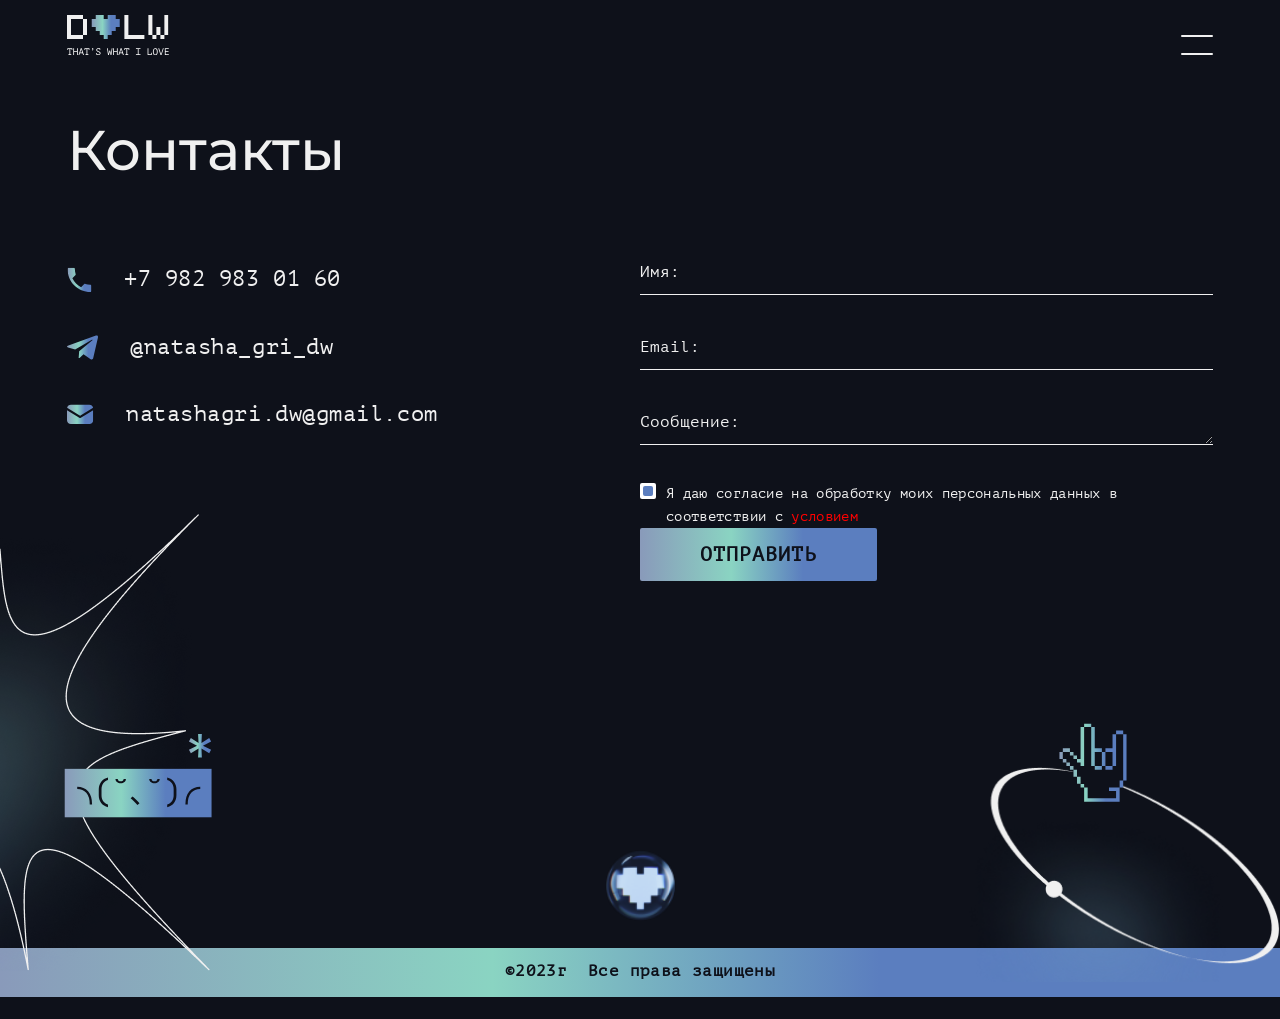
==== commit af9c3544: "1-11.12.23-проч" ====
--- a/contacts.html
+++ b/contacts.html
@@ -71,11 +71,12 @@
 
               <div class="contacts__wrap__col data-box">
                 <div class="data-box__row"><img src="/img/phone.svg" alt=""><a href="tel:+79829830160" class="button-text button">+7 982 983 01 60</a></div>
+                <div class="data-box__row"><img src="/img/telegram.svg" alt=""><a href="https://telegram.im/@natasha_gri_dw" target="_blank" class="button-text button">@natasha_gri_dw</a></div>
                 <div class="data-box__row"><img src="/img/mail.svg" alt=""><a href="mailto:natashagri.dw@gmail.com" class="button-text button">natashagri.dw@gmail.com</a></div>
               </div>
 
               <div class="contacts__wrap__col login-box">
-                <form action="process_form.php" method="post">
+                <form action="content_form.php" method="post">
                   <div class="user-box">
                     <input type="text" id="name" name="name" required>
                     <label for="name">Имя:</label>
@@ -88,10 +89,15 @@
                     <textarea id="message" name="message" rows="4" required></textarea>
                     <label for="message">Сообщение:</label>
                   </div>
+                  <div class="user-box__chekbox">
+                    <input id="formAgreement" type="checkbox" name="agreement" class="checkbox__input" checked>
+                    <label for="formAgreement" class="checkbox__label"><span>Я даю согласие на обработку моих персональных данных в соответствии с <a href="#">условием</a></span></label>
+                  </div>
                 
-                  <div class="textarea-box">
+                  <!-- <div class="textarea-box">
                     <input type="submit" value="Отправить">
-                  </div>
+                  </div> -->
+                  <button type="submit" class="form_button">Отправить</button>
                 </form>
               </div>
 
--- a/style/css/style.css
+++ b/style/css/style.css
@@ -437,11 +437,15 @@
   transform: rotate(-35deg); }
 
 .cover-inner {
-  background-image: url(/img/html-bg.webp), url(/img/css-bg.webp), url(/img/bgi-rows.svg);
+  background-image: url(/img/html-bg-0.webp), url(/img/css-bg-0.webp), url(/img/bgi-rows.webp);
   background-position: 4% 50%, 98% 2%, 94% 100%;
   background-repeat: no-repeat;
-  background-size: 30%, 16%, 60%; }
-
+  background-size: 30%, 16%, 60%;
+  animation: img-cover 0.5s linear 1s forwards; }
+
+@keyframes img-cover {
+  to {
+    background-image: url(/img/html-bg.webp), url(/img/css-bg.webp), url(/img/bgi-rows.svg); } }
 .cover-top {
   display: flex;
   height: 36vh; }
@@ -472,9 +476,15 @@
     left: 27%; }
   .cover-top__1__lines-left-2 {
     position: absolute;
-    top: 42%;
+    top: 39%;
     right: -71px; }
 
+.cover-top__1__arrows-icon, .cover-top__arrows-icon {
+  animation: arrows-icon-cover 1.5s linear(0 0%, 0 1.8%, 0.01 3.6%, 0.03 6.35%, 0.07 9.1%, 0.13 11.4%, 0.19 13.4%, 0.27 15%, 0.34 16.1%, 0.54 18.35%, 0.66 20.6%, 0.72 22.4%, 0.77 24.6%, 0.81 27.3%, 0.85 30.4%, 0.88 35.1%, 0.92 40.6%, 0.94 47.2%, 0.96 55%, 0.98 64%, 0.99 74.4%, 1 86.4%, 1 100%) 0s infinite alternate-reverse; }
+
+@keyframes arrows-icon-cover {
+  to {
+    transform: translateX(50px); } }
 .cover-top__2 {
   width: 55.5%; }
   .cover-top__2__h1-large {
@@ -542,6 +552,24 @@
     .cover-top__2__h1-small__text-mob {
       display: none; }
 
+.cover-top__2__h1-large__3-planets > img:nth-child(1) {
+  animation: planets-3-cover 2s ease-in-out 0s infinite alternate-reverse; }
+
+@keyframes planets-3-cover {
+  to {
+    transform: scale(1.2); } }
+.cover-top__2__h1-large__css-buble__buble {
+  animation: css-buble-cover 2s ease-in-out 0s infinite alternate-reverse; }
+
+@keyframes css-buble-cover {
+  to {
+    transform: translateY(10px); } }
+.cover-top__2__h1-large__css-buble__star {
+  animation: css-buble__star-cover 1s ease-in-out 0s infinite alternate-reverse; }
+
+@keyframes css-buble__star-cover {
+  to {
+    transform: scale(1.1) rotate(359deg); } }
 .cover-top__3 {
   width: 21%;
   position: relative; }
@@ -584,6 +612,12 @@
       bottom: 0;
       left: 0; }
 
+.cover-bottom__1__circle-wrap__circle {
+  animation: circle-cover 20s linear 0s infinite; }
+
+@keyframes circle-cover {
+  to {
+    transform: rotate(360deg); } }
 .cover-bottom__2 {
   width: 55.5%;
   position: relative; }
@@ -603,13 +637,32 @@
     display: block;
     position: absolute;
     bottom: 27%;
-    right: -21px;
-    transform: rotate(352deg); }
+    right: -12px; }
   .cover-bottom__2__wp-stiker {
     position: absolute;
     bottom: 9%;
     right: 158px; }
 
+.cover-bottom__2__hello-world_stiker, .cover-bottom__3__hello-world_stiker {
+  animation: hello-world_stiker-cover 3.5s ease-in-out 0s infinite alternate-reverse; }
+
+@keyframes hello-world_stiker-cover {
+  from {
+    transform: rotate(-10deg); }
+  to {
+    transform: rotate(10deg); } }
+.cover-bottom__2__html-buble {
+  animation: html-buble-cover 2.5s ease-in-out 0.5s infinite alternate-reverse; }
+
+@keyframes html-buble-cover {
+  to {
+    transform: translateY(-15px); } }
+.cover-bottom__2__love_css__smile {
+  animation: zombie-cover 2s ease-in-out 0s infinite alternate-reverse; }
+
+@keyframes zombie-cover {
+  to {
+    transform: translateY(-30px); } }
 .cover-bottom__3 {
   width: 21%;
   position: relative; }
@@ -632,6 +685,58 @@
     bottom: 0;
     right: 4%; }
 
+.cover-bottom__3__star1-mak {
+  animation: star1-mak-cover 1s ease-in-out 0s infinite alternate-reverse; }
+
+@keyframes star1-mak-cover {
+  to {
+    transform: scale(1.1) rotate(348deg); } }
+.cover-bottom__3__star2-mak {
+  animation: star2-mak-cover 1s ease-in-out 0.5s infinite alternate-reverse; }
+
+@keyframes star2-mak-cover {
+  to {
+    transform: scale(1.15) rotate(2deg); } }
+.cover-top__1, .cover-top__3, .cover-bottom {
+  opacity: 0; }
+
+.cover-other__animate {
+  animation: transperent-cover 1s linear(0 0%, 0 2.27%, 0.02 4.53%, 0.04 6.8%, 0.06 9.07%, 0.1 11.33%, 0.14 13.6%, 0.25 18.15%, 0.39 22.7%, 0.56 27.25%, 0.77 31.8%, 1 36.35%, 0.89 40.9%, 0.85 43.18%, 0.81 45.45%, 0.79 47.72%, 0.77 50%, 0.75 52.27%, 0.75 54.55%, 0.75 56.82%, 0.77 59.1%, 0.79 61.38%, 0.81 63.65%, 0.85 65.93%, 0.89 68.2%, 1 72.7%, 0.97 74.98%, 0.95 77.25%, 0.94 79.53%, 0.94 81.8%, 0.94 84.08%, 0.95 86.35%, 0.97 88.63%, 1 90.9%, 0.99 93.18%, 0.98 95.45%, 0.99 97.73%, 1 100%) 1s forwards; }
+
+@keyframes transperent-cover {
+  from {
+    opacity: 0; }
+  to {
+    opacity: 1; } }
+.cover-top__2__h1-large__title {
+  animation: h1-large__title-anim 1s ease-in-out 0s forwards; }
+
+@keyframes h1-large__title-anim {
+  from {
+    transform: translateY(-360px); }
+  to {
+    transform: translateY(0px); } }
+.cover-top__2__h1-small {
+  animation: h1-small-anim 1.5s linear(0 0%, 0 2.27%, 0.02 4.53%, 0.04 6.8%, 0.06 9.07%, 0.1 11.33%, 0.14 13.6%, 0.25 18.15%, 0.39 22.7%, 0.56 27.25%, 0.77 31.8%, 1 36.35%, 0.89 40.9%, 0.85 43.18%, 0.81 45.45%, 0.79 47.72%, 0.77 50%, 0.75 52.27%, 0.75 54.55%, 0.75 56.82%, 0.77 59.1%, 0.79 61.38%, 0.81 63.65%, 0.85 65.93%, 0.89 68.2%, 1 72.7%, 0.97 74.98%, 0.95 77.25%, 0.94 79.53%, 0.94 81.8%, 0.94 84.08%, 0.95 86.35%, 0.97 88.63%, 1 90.9%, 0.99 93.18%, 0.98 95.45%, 0.99 97.73%, 1 100%) 0s forwards; }
+
+@keyframes h1-small-anim {
+  from {
+    transform: translateX(-1020px); }
+  to {
+    transform: translateX(0px); } }
+.cover-top__2__h1-large__stiker {
+  transform: scale(0);
+  animation: h1-large__stiker-anim 1s linear(0 0%, 0.22 2.1%, 0.86 6.5%, 1.11 8.6%, 1.3 10.7%, 1.35 11.8%, 1.37 12.9%, 1.37 13.7%, 1.36 14.5%, 1.32 16.2%, 1.03 21.8%, 0.94 24%, 0.89 25.9%, 0.88 26.85%, 0.87 27.8%, 0.87 29.25%, 0.88 30.7%, 0.91 32.4%, 0.98 36.4%, 1.01 38.3%, 1.04 40.5%, 1.05 42.7%, 1.05 44.1%, 1.04 45.7%, 1 53.3%, 0.99 55.4%, 0.98 57.5%, 0.99 60.7%, 1 68.1%, 1.01 72.2%, 1 86.7%, 1 100%) 1s forwards; }
+
+@keyframes h1-large__stiker-anim {
+  from {
+    transform: scale(0); }
+  to {
+    transform: scale(1); } }
+.cover-top__2__h1-large__css-buble, .cover-top__2__h1-large__3-icons, .cover-top__2__h1-large__3-planets {
+  opacity: 0;
+  animation: transperent-cover 1s linear(0 0%, 0 2.27%, 0.02 4.53%, 0.04 6.8%, 0.06 9.07%, 0.1 11.33%, 0.14 13.6%, 0.25 18.15%, 0.39 22.7%, 0.56 27.25%, 0.77 31.8%, 1 36.35%, 0.89 40.9%, 0.85 43.18%, 0.81 45.45%, 0.79 47.72%, 0.77 50%, 0.75 52.27%, 0.75 54.55%, 0.75 56.82%, 0.77 59.1%, 0.79 61.38%, 0.81 63.65%, 0.85 65.93%, 0.89 68.2%, 1 72.7%, 0.97 74.98%, 0.95 77.25%, 0.94 79.53%, 0.94 81.8%, 0.94 84.08%, 0.95 86.35%, 0.97 88.63%, 1 90.9%, 0.99 93.18%, 0.98 95.45%, 0.99 97.73%, 1 100%) 1s forwards; }
+
 /*------------------------------------------*/
 /*                   табы                   */
 /*------------------------------------------*/
@@ -956,6 +1061,9 @@
 /*-------------------------------------------*/
 /*                  форма                    */
 /*-------------------------------------------*/
+.form * {
+  outline: none; }
+
 .login-box .user-box {
   position: relative; }
 
@@ -975,7 +1083,7 @@
   width: 100%;
   height: 45px;
   padding: 10px 0;
-  resize: none;
+  resize: vertical;
   font-family: 'PT-Mono', 'Fira Mono', 'Lucida Console', 'Monaco', monospace;
   font-size: 16px;
   color: #F0F0F0;
@@ -996,11 +1104,12 @@
   pointer-events: none;
   transition: .5s; }
 
-.login-box input[type=submit] {
+.login-box input[type=submit], .form_button {
   width: 237px;
   height: 53px;
   display: flex;
   justify-content: center;
+  align-items: center;
   border-radius: 2px;
   background: linear-gradient(90deg, #899ABA 0%, #8AD4C2 38.52%, #5B7EBF 68.75%);
   color: #0E111A;
@@ -1012,7 +1121,13 @@
   line-height: normal;
   letter-spacing: 1px;
   text-transform: uppercase;
-  border: none; }
+  border: none;
+  cursor: pointer;
+  transition: transform 0.2s ease 0s; }
+  .login-box input[type=submit]:hover, .form_button:hover {
+    transform: translateY(-3px); }
+  .login-box input[type=submit]:active, .form_button:active {
+    transform: scale(0.98); }
 
 .login-box .user-box input:focus ~ label,
 .login-box .user-box input:valid ~ label {
@@ -1027,6 +1142,43 @@
   left: 0;
   color: #5B7EBF;
   font-size: 12px; }
+
+.user-box__chekbox .checkbox__input {
+  display: none; }
+
+.checkbox__input:checked + .checkbox__label::after {
+  transform: scale(1); }
+
+.user-box__chekbox .checkbox__label {
+  position: relative;
+  font-size: 14px;
+  line-height: 120%;
+  display: inline-flex;
+  align-items: center;
+  color: #fff;
+  cursor: pointer; }
+  .user-box__chekbox .checkbox__label::before {
+    content: "";
+    margin-right: 10px;
+    flex: 0 0 16px;
+    align-self: flex-start;
+    height: 16px;
+    background-color: #fff;
+    border-radius: 2px; }
+  .user-box__chekbox .checkbox__label::after {
+    position: absolute;
+    content: "";
+    width: 10px;
+    height: 10px;
+    top: 3px;
+    left: 3px;
+    background-color: #5B7EBF;
+    border-radius: 2px;
+    transition: transform 0.5s ease 0s;
+    transform: scale(0); }
+  .user-box__chekbox .checkbox__label a {
+    display: inline;
+    color: red; }
 
 .footer-inner__1 {
   height: 317px;
@@ -1044,7 +1196,7 @@
       display: block;
       position: absolute;
       left: 64px;
-      bottom: 116px; }
+      bottom: 130px; }
     .footer-inner__1__1 img:nth-child(3) {
       display: none; }
   .footer-inner__1__2 {
@@ -1064,9 +1216,9 @@
     .footer-inner__1__3 img:nth-child(2) {
       display: block;
       position: absolute;
-      top: -210px;
-      right: 134px;
-      transform: rotate(352deg); }
+      top: -225px;
+      right: 153px;
+      transform-origin: 45px 80px; }
     .footer-inner__1__3 img:nth-child(3) {
       display: none; }
 .footer-inner__2 {
@@ -1078,6 +1230,42 @@
 .footer-inner__bottom {
   height: 20px; }
 
+.footer-inner__1__1 > img:nth-child(2), .cover-bottom__3 > div > img:nth-child(2) {
+  animation: yogi-footer 4s linear infinite alternate-reverse; }
+
+@keyframes yogi-footer {
+  0% {
+    transform: translate(-15px, 15px); }
+  5% {
+    transform: translate(-13px, 13px); }
+  23% {
+    transform: translate(0px, 6px); }
+  45% {
+    transform: translate(12px, 0px); }
+  50% {
+    transform: translate(15px, 0px); }
+  55% {
+    transform: translate(18px, 0px); }
+  77% {
+    transform: translate(30px, 6px); }
+  95% {
+    transform: translate(43px, 13px); }
+  100% {
+    transform: translate(45px, 15px); } }
+.footer-inner__1__2 {
+  animation: heart-footer 1.5s ease-in-out 0s infinite alternate-reverse; }
+
+@keyframes heart-footer {
+  to {
+    transform: translateY(-20px); } }
+.footer-inner__1__3 > img:nth-child(2) {
+  animation: hand-footer 2s ease-in-out 0s infinite alternate-reverse; }
+
+@keyframes hand-footer {
+  from {
+    transform: rotate(-10deg); }
+  to {
+    transform: rotate(10deg); } }
 /* 2_desctop-от 1280 до 1600 */
 @media (max-width: 1600px) {
   .cover-top__1__lines-left-1 {
@@ -1525,6 +1713,9 @@
 @media (max-width: 834px) {
   .accordion__header__title p:nth-child(2) {
     margin-left: 0px; } }
+@media (max-width: 700px) {
+  .accordion__header__title p:nth-child(1) {
+    font-size: 8vw; } }
 @media (max-width: 834px) {
   .main-menu {
     width: 40vw; } }
@@ -1614,8 +1805,8 @@
     height: 220px; } }
 /* 6_mob-от 360 до 480*/
 @media (max-width: 480px) {
-  .accordion__header__title p:nth-child(1) {
-    font-size: 2.3em; }
+  .contacts__wrap__col.data-box > div:nth-child(2) > a {
+    font-size: 4.5vw; }
 
   .accordion__header__title p:nth-child(2) {
     margin-top: -5px;
@@ -1625,7 +1816,7 @@
     width: 68vw; } }
 @media (max-width: 480px) {
   .cover-inner {
-    background-image: url(/img/html-bg.webp), url(/img/css-bg.webp), url(/img/bgi-rows.svg);
+    background-image: url(/img/html-bg-0.webp), url(/img/css-bg-0.webp), url(/img/bgi-rows.svg);
     background-position: 0% 57%, 140% 79%, 94% 100%;
     background-repeat: no-repeat;
     background-size: 0%, 57%, 0%; }
@@ -1658,7 +1849,7 @@
       max-width: 76%;
       top: -33px;
       left: -23px;
-      transform: rotate(348deg); }
+      transform: rotate(359deg); }
     .cover-top__2__h1-large__3-planets {
       width: 31%;
       bottom: -77%;
@@ -1700,8 +1891,7 @@
       display: block;
       position: absolute;
       top: -12%;
-      left: 0%;
-      transform: rotate(352deg); }
+      left: 0%; }
     .cover-bottom__3__star1-mak {
       max-width: 28%;
       top: 18%;
@@ -1809,9 +1999,6 @@
   a {
     font-size: 0.75em; }
 
-  .accordion__header__title p:nth-child(1) {
-    font-size: 1.8em; }
-
   .accordion__header__title p:nth-child(2) {
     margin-top: -5px;
     font-size: 0.75em; }
@@ -1851,7 +2038,7 @@
     max-width: 8%; } }
 @media (max-width: 360px) {
   .cover-inner {
-    background-image: url(/img/html-bg.webp), url(/img/css-bg.webp), url(/img/bgi-rows.svg);
+    background-image: url(/img/html-bg-0.webp), url(/img/css-bg-0.webp), url(/img/bgi-rows.svg);
     background-position: 0% 57%, 140% 83%, 94% 100%;
     background-repeat: no-repeat;
     background-size: 0%, 57%, 0%; }
@@ -1877,7 +2064,7 @@
     top: 37%;
     right: 4%; }
   .cover-bottom__3__star img:nth-child(2) {
-    bottom: 17%; } }
+    bottom: 21%; } }
 @media (max-width: 360px) {
   .tabs-proc {
     margin-top: 40px;
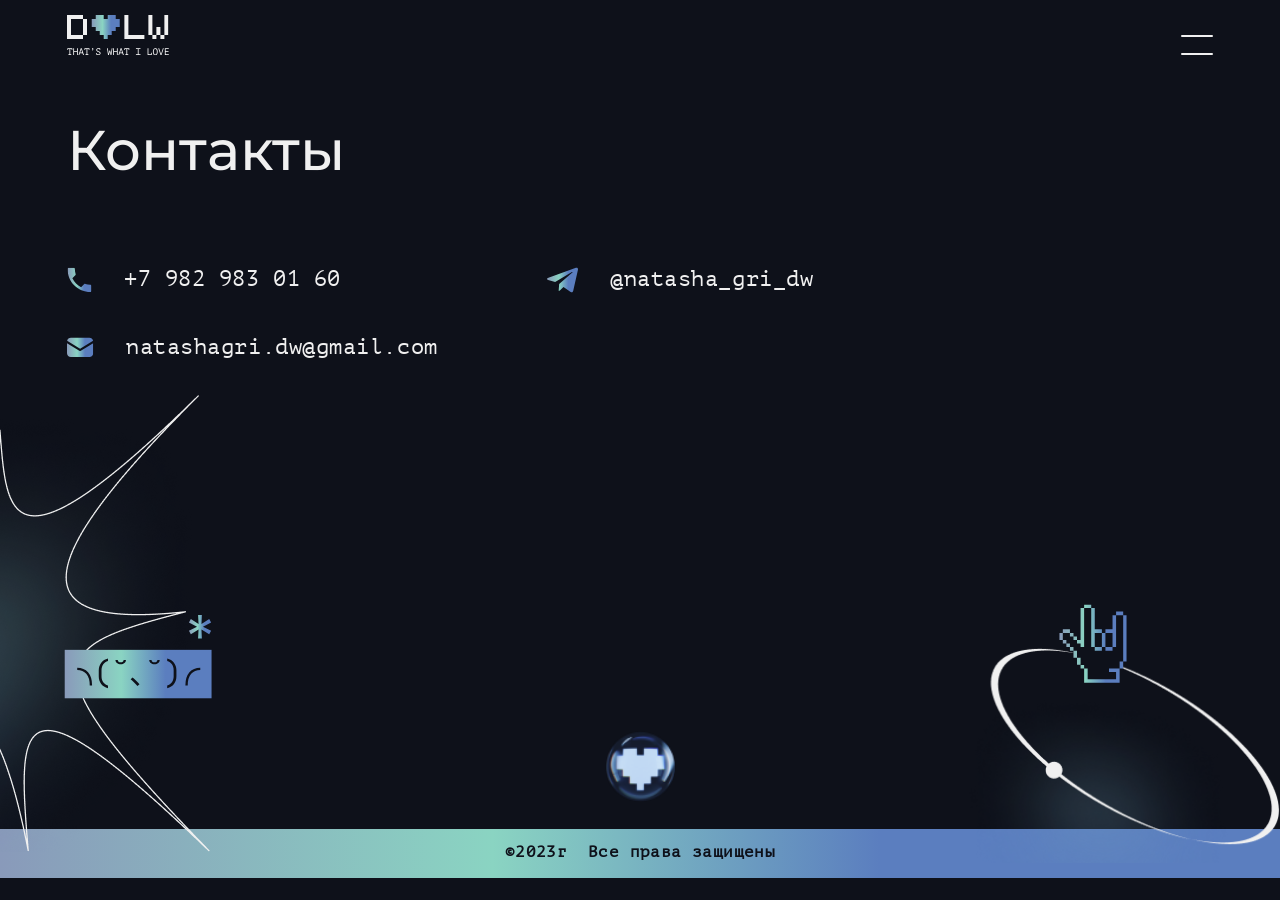
==== commit dd3df185: "1-12.12.23-контакты" ====
--- a/contacts.html
+++ b/contacts.html
@@ -75,14 +75,14 @@
                 <div class="data-box__row"><img src="/img/mail.svg" alt=""><a href="mailto:natashagri.dw@gmail.com" class="button-text button">natashagri.dw@gmail.com</a></div>
               </div>
 
-              <div class="contacts__wrap__col login-box">
-                <form action="content_form.php" method="post">
+              <!-- <div class="contacts__wrap__col login-box">
+                <form action="#" if="form" method="post">
                   <div class="user-box">
-                    <input type="text" id="name" name="name" required>
+                    <input type="text" id="name" name="name" class="form__input _req" required>
                     <label for="name">Имя:</label>
                   </div>
                   <div class="user-box">
-                    <input type="email" id="email" name="email" required>
+                    <input type="email" id="email" name="email" class="form__input _req _email" required>
                     <label for="email">Email:</label>
                   </div>
                   <div class="user-box">
@@ -91,15 +91,15 @@
                   </div>
                   <div class="user-box__chekbox">
                     <input id="formAgreement" type="checkbox" name="agreement" class="checkbox__input" checked>
-                    <label for="formAgreement" class="checkbox__label"><span>Я даю согласие на обработку моих персональных данных в соответствии с <a href="#">условием</a></span></label>
+                    <label for="formAgreement" class="checkbox__label _req"><span>Я даю согласие на обработку моих персональных данных в соответствии с <a href="#">условием</a></span></label>
                   </div>
                 
-                  <!-- <div class="textarea-box">
+                  <div class="textarea-box">
                     <input type="submit" value="Отправить">
-                  </div> -->
+                  </div>
                   <button type="submit" class="form_button">Отправить</button>
                 </form>
-              </div>
+              </div> -->
 
             </div>            
 
--- a/style/css/style.css
+++ b/style/css/style.css
@@ -253,7 +253,8 @@
   font-style: normal;
   line-height: 160%;
   letter-spacing: 0.025em;
-  color: #F0F0F0; }
+  color: #F0F0F0;
+  white-space: nowrap; }
 
 .footer-text p {
   font-style: normal;
@@ -1049,7 +1050,10 @@
   margin-top: 70px;
   display: flex; }
   .contacts__wrap__col {
-    width: 50%; }
+    width: 100%;
+    display: flex;
+    justify-content: flex-start;
+    column-gap: 18%; }
 
 .data-box {
   padding-top: 12px; }
@@ -1179,6 +1183,9 @@
   .user-box__chekbox .checkbox__label a {
     display: inline;
     color: red; }
+
+.form__input._error {
+  border-bottom: 1px solid red !important; }
 
 .footer-inner__1 {
   height: 317px;
@@ -1364,6 +1371,9 @@
 
   .marquee-container1 {
     transform: translate(-8px, 65px) rotate(354deg); } }
+@media (max-width: 1600px) {
+  .contacts__wrap__col {
+    column-gap: 10%; } }
 /* 3_desctop-от 1024 до 1280 */
 @media (max-width: 1280px) {
   .main-menu__item a {
@@ -1513,6 +1523,10 @@
   .accordion__content {
     padding-bottom: 40px; } }
 @media (max-width: 1280px) {
+  .contacts__wrap__col {
+    column-gap: 18%;
+    flex-wrap: wrap; }
+
   .tabs-proc > label {
     padding: 10px 4px; } }
 /* 4_tablet-от 768 до 1024 */
@@ -1779,6 +1793,9 @@
     flex-direction: column;
     row-gap: 18px; } }
 @media (max-width: 768px) {
+  .contacts__wrap__col {
+    flex-direction: column; }
+
   .tabs-proc {
     grid-gap: 10px;
     row-gap: 30px; }
@@ -1802,10 +1819,16 @@
     justify-content: center; } }
 @media (max-width: 834px) {
   .footer-inner__1 {
+    height: 180px; } }
+@media (max-width: 768px) {
+  .footer-inner__1 {
     height: 220px; } }
 /* 6_mob-от 360 до 480*/
 @media (max-width: 480px) {
   .contacts__wrap__col.data-box > div:nth-child(2) > a {
+    font-size: 4.5vw; }
+
+  .contacts__wrap__col.data-box > div:nth-child(3) > a {
     font-size: 4.5vw; }
 
   .accordion__header__title p:nth-child(2) {
@@ -1983,7 +2006,7 @@
     row-gap: 20px; } }
 @media (max-width: 480px) {
   .footer-inner__1 {
-    height: 170px; }
+    height: 130px; }
 
   .footer-inner__1__1 img:nth-child(3) {
     max-width: 75%;
@@ -2074,7 +2097,7 @@
     margin-top: 30px; } }
 @media (max-width: 360px) {
   .footer-inner__1 {
-    height: 170px; }
+    height: 135px; }
 
   .footer-inner__1__1 img:nth-child(3) {
     max-width: 75%;
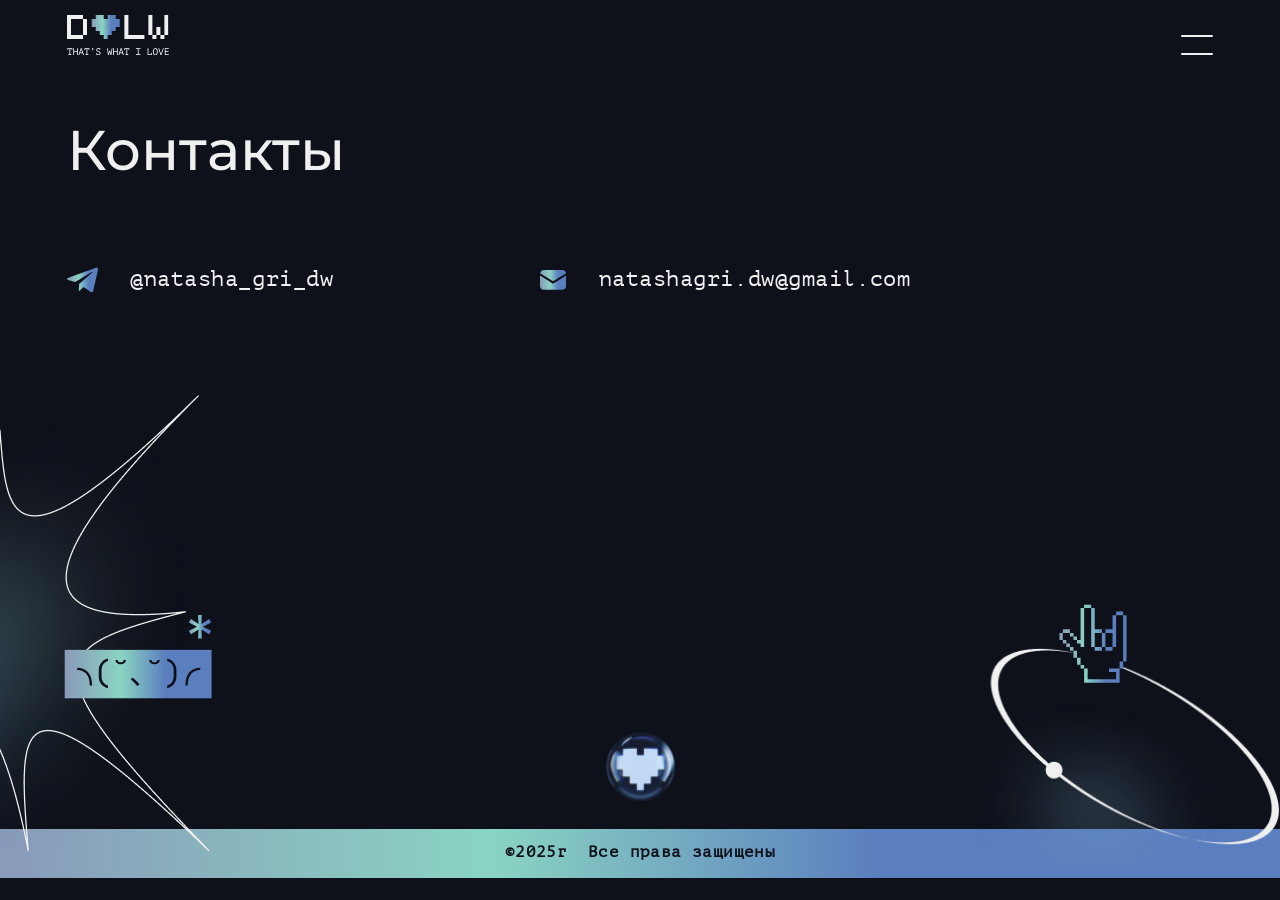
==== commit 246975a4: "8.11.25_тексты" ====
--- a/contacts.html
+++ b/contacts.html
@@ -70,8 +70,8 @@
             <div class="contacts__wrap">
 
               <div class="contacts__wrap__col data-box">
-                <div class="data-box__row"><img src="/img/phone.svg" alt=""><a href="tel:+79829830160" class="button-text button">+7 982 983 01 60</a></div>
-                <div class="data-box__row"><img src="/img/telegram.svg" alt=""><a href="https://telegram.im/@natasha_gri_dw" target="_blank" class="button-text button">@natasha_gri_dw</a></div>
+                <!-- <div class="data-box__row"><img src="/img/phone.svg" alt=""><a href="tel:+79829830160" class="button-text button">+7 982 983 01 60</a></div> -->
+                <div class="data-box__row"><img src="/img/telegram.svg" alt=""><a href="https://t.me/natasha_gri_dw" target="_blank" class="button-text button">@natasha_gri_dw</a></div>
                 <div class="data-box__row"><img src="/img/mail.svg" alt=""><a href="mailto:natashagri.dw@gmail.com" class="button-text button">natashagri.dw@gmail.com</a></div>
               </div>
 
@@ -132,7 +132,7 @@
           </div>
         </div>
         <div class="footer-inner__2">
-          <p class="footer-text"><span>&copy;</span>2023г&nbsp;&nbsp;Все права защищены</p>
+          <p class="footer-text"><span>&copy;</span>2025г&nbsp;&nbsp;Все права защищены</p>
         </div>
         <div class="footer-inner__bottom"></div>
       </div>       
